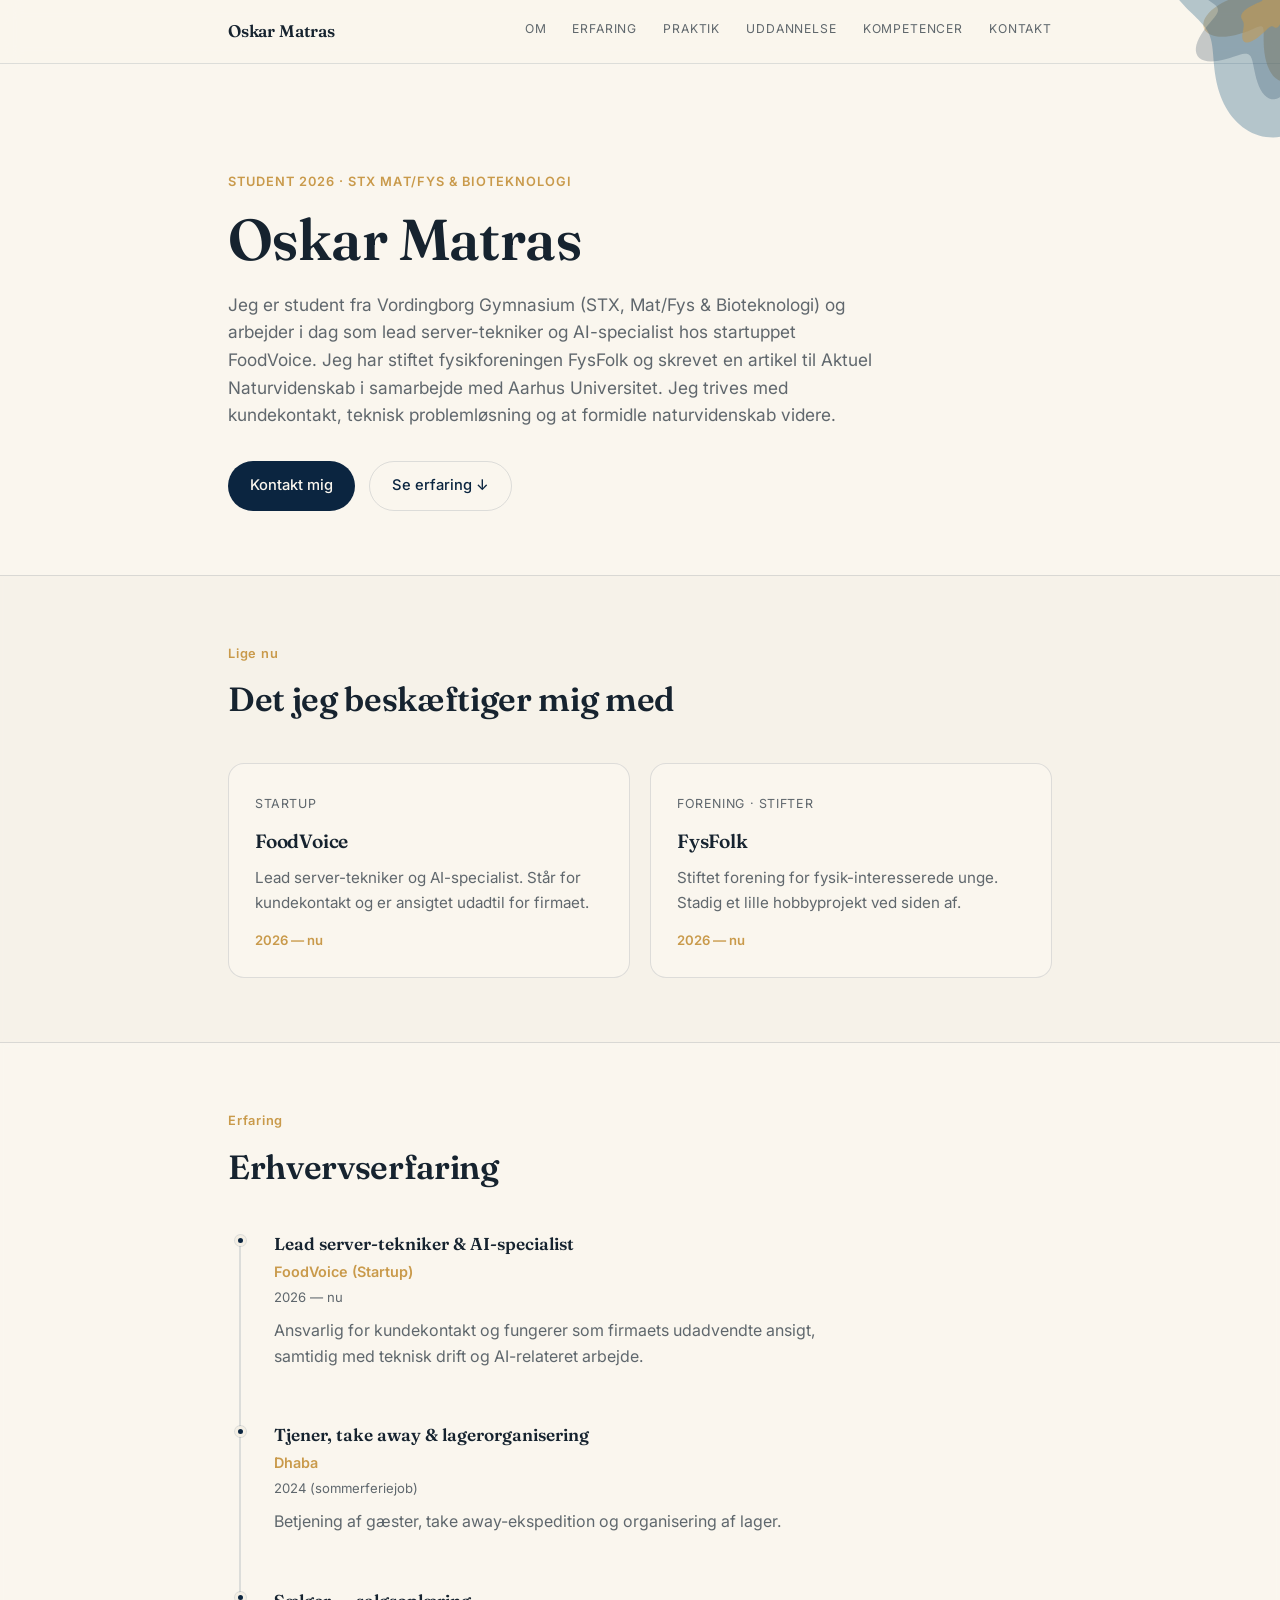
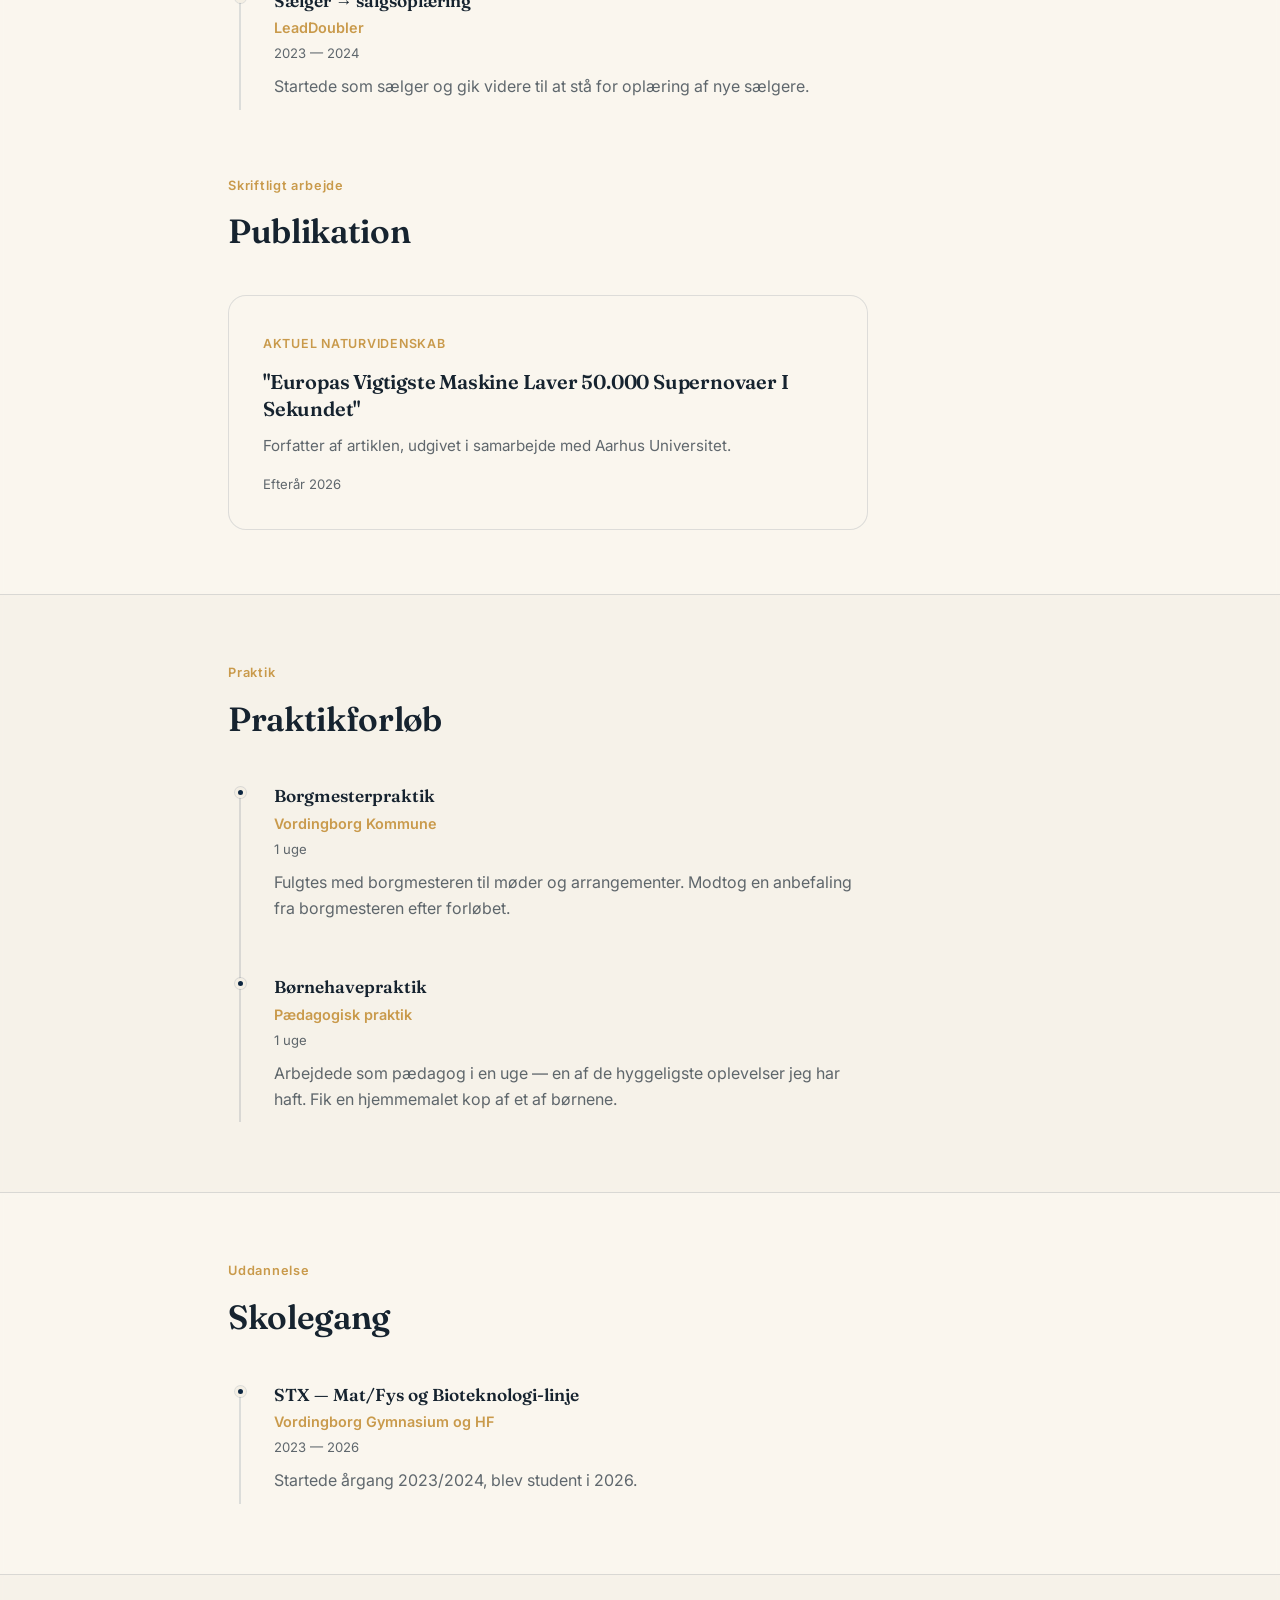
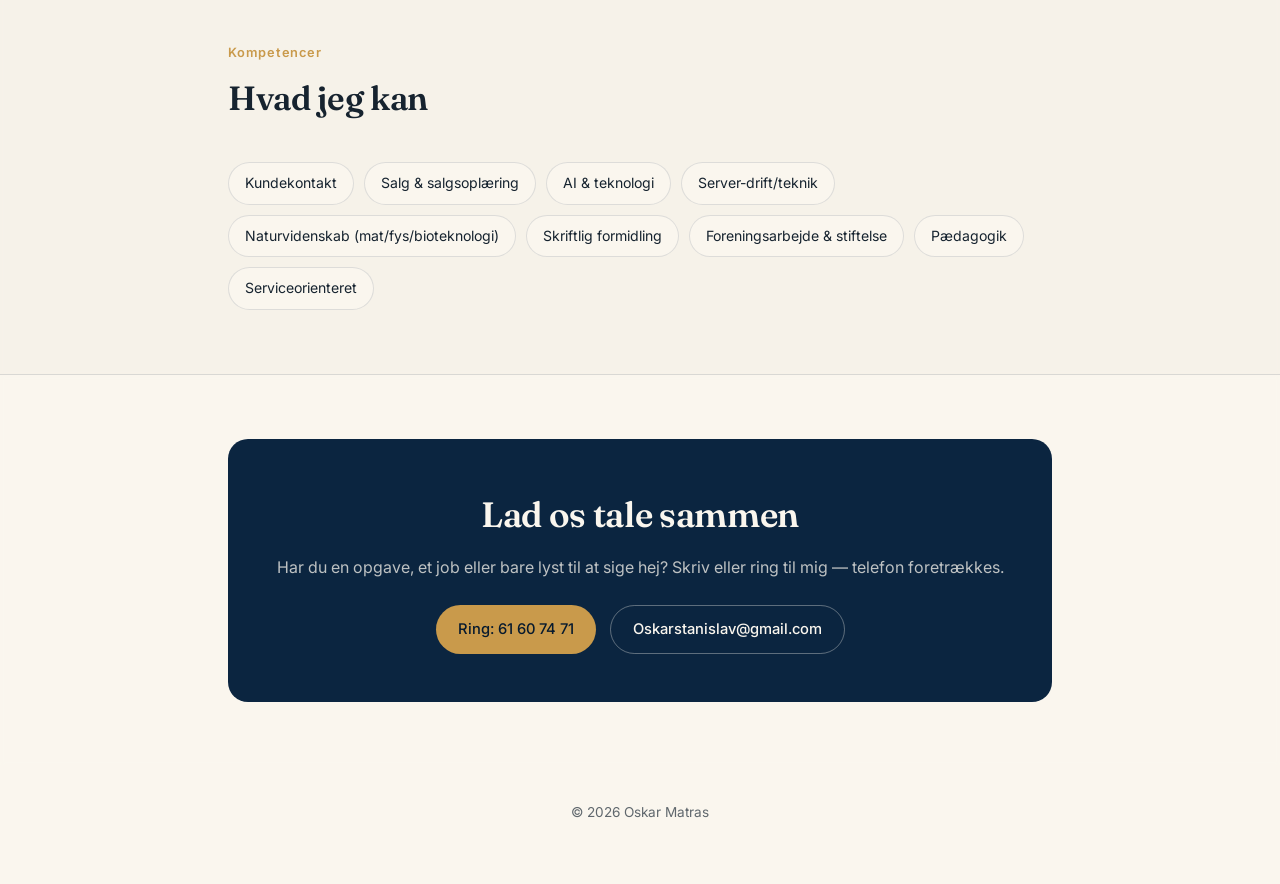
==== index.html @ c0dae5ec "Update z-index, N variable, and scale calculation Increased z-index for corner flower and adjusted v" ====
<!DOCTYPE html>
<html lang="da">
<head>
<meta charset="UTF-8">
<meta name="viewport" content="width=device-width, initial-scale=1.0">
<title>Oskar Matras — CV</title>
<meta name="description" content="Oskar Matras — CV og profil.">

<link rel="preconnect" href="https://fonts.googleapis.com">
<link rel="preconnect" href="https://fonts.gstatic.com" crossorigin>
<link href="https://fonts.googleapis.com/css2?family=Fraunces:opsz,wght@9..144,400;9..144,500;9..144,600&family=Inter:wght@300;400;500;600;700&display=swap" rel="stylesheet">

<style>
  :root{
    --navy: #0b2540;
    --navy-deep: #071a2e;
    --teal: #14547a;
    --foam: #f4efe4;
    --cream: #faf6ee;
    --gold: #c99a4b;
    --ink: #16232f;
    --ink-soft: rgba(22,35,47,0.68);
    --line: rgba(11,37,64,0.12);
    --maxw: 880px;
  }

  *{box-sizing:border-box;}
  html{scroll-behavior:smooth;}
  body{
    margin:0;
    background:var(--cream);
    color:var(--ink);
    font-family:'Inter', system-ui, sans-serif;
    font-weight:400;
    line-height:1.6;
    -webkit-font-smoothing:antialiased;
    overflow-x:hidden;
  }
  h1,h2,h3{
    font-family:'Fraunces', Georgia, serif;
    font-weight:600;
    letter-spacing:-0.01em;
    margin:0;
  }
  a{color:inherit;}
  section{position:relative; z-index:2;}
  .wrap{max-width:var(--maxw); margin:0 auto; padding:0 28px;}

  /* ---------------- Header / nav ---------------- */
  header.site{
    position:sticky; top:0; z-index:50;
    backdrop-filter:blur(10px);
    background:rgba(250,246,238,0.78);
    border-bottom:1px solid var(--line);
  }
  header.site .wrap{
    display:flex; align-items:center; justify-content:space-between;
    padding:18px 28px;
  }
  .brand{font-family:'Fraunces', serif; font-weight:600; font-size:1.05rem; text-decoration:none; letter-spacing:-0.01em;}
  nav.main{display:flex; gap:26px;}
  nav.main a{
    position:relative;
    text-decoration:none;
    font-size:0.76rem;
    letter-spacing:0.07em;
    text-transform:uppercase;
    color:var(--ink-soft);
    padding-bottom:5px;
    transition:color .25s ease;
    white-space:nowrap;
  }
  nav.main a::after{
    content:'';
    position:absolute; left:0; right:0; bottom:0;
    height:1px; background:var(--navy);
    transform:scaleX(0); transform-origin:right;
    transition:transform .3s ease;
  }
  nav.main a:hover{color:var(--navy);}
  nav.main a:hover::after{transform-origin:left; transform:scaleX(1);}

  /* ---------------- Hero ---------------- */
  .hero{
    padding:104px 0 64px;
    overflow:hidden;
  }
  .hero .eyebrow{
    display:inline-block;
    font-size:0.8rem; letter-spacing:0.08em; text-transform:uppercase;
    color:var(--gold); font-weight:600; margin-bottom:18px;
  }
  .hero h1{font-size:clamp(2.4rem, 5vw, 3.6rem); line-height:1.05;}
  .hero p.lead{
    max-width:60ch; margin-top:20px; font-size:1.08rem; color:var(--ink-soft);
  }
  .hero .cta-row{display:flex; gap:14px; margin-top:32px; flex-wrap:wrap;}
  .btn{
    display:inline-flex; align-items:center; gap:8px;
    padding:12px 22px; border-radius:100px; text-decoration:none;
    font-size:0.92rem; font-weight:500; transition:transform .2s ease, box-shadow .2s ease;
  }
  .btn.primary{background:var(--navy); color:var(--cream);}
  .btn.primary:hover{transform:translateY(-2px); box-shadow:0 10px 24px rgba(11,37,64,0.25);}
  .btn.ghost{border:1px solid var(--line); color:var(--navy);}
  .btn.ghost:hover{border-color:var(--navy);}

  /* ---------------- Ambient boids background ----------------
     A full-viewport, fixed canvas runs a small flocking simulation behind
     everything, all the time — so no matter how far down the page you've
     scrolled, something is quietly moving back there. Content sections sit
     above it with a translucent, blurred background so text stays legible
     while the motion still reads through faintly. */
  #boids-bg{
    position:fixed;
    inset:0;
    z-index:0;
    pointer-events:none;
    background:var(--cream);
  }
  @media (prefers-reduced-motion: reduce){
    #boids-bg{ opacity:0.5; }
  }

  /* ---------------- Corner flower ----------------
     A small ornament built entirely from layered sine waves, fixed with its
     own center pinned exactly to the top-right corner of the viewport, so
     only a quarter of it ever shows — spinning there permanently, through
     every section, at every scroll position. */
  #corner-flower{
    position:fixed;
    top:0; right:0;
    width:300px; height:300px;
    transform:translate(50%, -50%);
    z-index:60;
    pointer-events:none;
  }
  @media (max-width: 700px){
    #corner-flower{ width:190px; height:190px; }
  }
  @media (prefers-reduced-motion: reduce){
    #corner-flower{ opacity:0.7; }
  }

  /* ---------------- Section headings ---------------- */
  .section-head{margin-bottom:36px;}
  .section-head .num{
    font-size:0.8rem; color:var(--gold); font-weight:600; letter-spacing:0.06em;
  }
  .section-head h2{font-size:clamp(1.6rem, 3vw, 2.1rem); margin-top:8px;}
  /* Content sections sit above the boids canvas on a light, barely-there
     tint — just enough to keep text contrast solid, while the flock still
     reads clearly through every section, not just the hero. */
  section.block{
    padding:64px 0;
    background:rgba(250,246,238,0.38);
    backdrop-filter:blur(2px);
    -webkit-backdrop-filter:blur(2px);
  }
  section.block.alt{
    background:rgba(241,237,226,0.42);
    backdrop-filter:blur(2px);
    -webkit-backdrop-filter:blur(2px);
    border-top:1px solid var(--line);
    border-bottom:1px solid var(--line);
  }

  /* ---------------- Cards: a living gradient border + magnetic tilt/deform on hover ---------------- */
  .cards{display:grid; grid-template-columns:repeat(auto-fit, minmax(260px,1fr)); gap:20px;}
  .card{
    position:relative;
    background:var(--cream);
    border:1px solid var(--line);
    border-radius:16px;
    padding:26px;
    overflow:hidden;
    transform:perspective(900px);
    transition:transform .15s ease-out, box-shadow .3s ease, border-radius .35s ease;
    will-change:transform;
  }
  .card::before{
    content:'';
    position:absolute; inset:0;
    border-radius:inherit;
    padding:2.5px;
    background:radial-gradient(320px circle at var(--mx,50%) var(--my,50%), var(--gold) 0%, rgba(201,154,75,0.55) 38%, rgba(201,154,75,0) 74%);
    -webkit-mask:linear-gradient(#fff 0 0) content-box, linear-gradient(#fff 0 0);
    -webkit-mask-composite:xor;
            mask-composite:exclude;
    opacity:0;
    transition:opacity .35s ease;
    pointer-events:none;
  }
  .card:hover{box-shadow:0 26px 50px rgba(11,37,64,0.18), 0 0 50px rgba(201,154,75,0.4);}
  .card:hover::before{opacity:1;}
  .card .tag{font-size:0.78rem; color:var(--ink-soft); text-transform:uppercase; letter-spacing:0.05em;}
  .card h3{font-size:1.2rem; margin-top:10px;}
  .card p{color:var(--ink-soft); font-size:0.95rem; margin-top:10px;}
  .card .period{margin-top:14px; font-size:0.82rem; color:var(--gold); font-weight:600;}

  /* Feature card (publication) reuses the same living-border + deform treatment */
  .feature-card{
    position:relative;
    background:var(--cream);
    border:1px solid var(--line);
    border-radius:18px;
    padding:34px;
    overflow:hidden;
    max-width:640px;
    transform:perspective(900px);
    transition:transform .15s ease-out, box-shadow .3s ease, border-radius .35s ease;
    will-change:transform;
  }
  .feature-card::before{
    content:'';
    position:absolute; inset:0;
    border-radius:inherit;
    padding:2.5px;
    background:radial-gradient(360px circle at var(--mx,50%) var(--my,50%), var(--gold) 0%, rgba(201,154,75,0.55) 38%, rgba(201,154,75,0) 74%);
    -webkit-mask:linear-gradient(#fff 0 0) content-box, linear-gradient(#fff 0 0);
    -webkit-mask-composite:xor;
            mask-composite:exclude;
    opacity:0;
    transition:opacity .35s ease;
    pointer-events:none;
  }
  .feature-card:hover{box-shadow:0 26px 50px rgba(11,37,64,0.18), 0 0 56px rgba(201,154,75,0.4);}
  .feature-card:hover::before{opacity:1;}
  .feature-card .tag{font-size:0.78rem; color:var(--gold); text-transform:uppercase; letter-spacing:0.06em; font-weight:600;}
  .feature-card h3{font-size:1.25rem; margin-top:12px; line-height:1.35;}
  .feature-card p{color:var(--ink-soft); font-size:0.95rem; margin-top:12px;}
  .feature-card .period{margin-top:16px; font-size:0.82rem; color:var(--ink-soft);}

  /* ---------------- Timeline (grid based, so dot/line/content always align) ---------------- */
  .timeline{position:relative;}
  .timeline::before{
    content:'';
    position:absolute; left:11px; top:6px; bottom:6px;
    width:2px; background:var(--line);
  }
  .titem{
    position:relative;
    display:grid;
    grid-template-columns:24px 1fr;
    column-gap:22px;
    padding-bottom:36px;
  }
  .titem:last-child{padding-bottom:0;}
  .titem .dot{
    grid-column:1; grid-row:1;
    width:11px; height:11px; border-radius:50%;
    background:var(--navy); border:3px solid var(--foam);
    box-shadow:0 0 0 1px var(--line);
    margin-top:5px;
    justify-self:center;
    position:relative; z-index:1;
  }
  .titem .content{grid-column:2; min-width:0;}
  .titem .role{font-size:1.08rem; font-weight:600; font-family:'Fraunces',serif;}
  .titem .org{color:var(--gold); font-weight:600; font-size:0.9rem; margin-top:2px;}
  .titem .period{font-size:0.82rem; color:var(--ink-soft); margin-top:4px;}
  .titem p{margin-top:10px; color:var(--ink-soft); max-width:58ch;}

  /* ---------------- Skills ---------------- */
  .chips{display:flex; flex-wrap:wrap; gap:10px; margin-top:8px;}
  .chip{
    padding:9px 16px; border-radius:100px; border:1px solid var(--line);
    font-size:0.88rem; background:var(--cream);
  }

  /* ---------------- Contact — same living-border + magnetic tilt/deform as the cards ---------------- */
  .contact-box{
    position:relative;
    background:var(--navy); color:var(--cream);
    border-radius:20px; padding:48px; text-align:center;
    overflow:hidden;
    transform:perspective(900px);
    transition:transform .15s ease-out, box-shadow .3s ease, border-radius .35s ease;
    will-change:transform;
  }
  .contact-box::before{
    content:'';
    position:absolute; inset:0;
    border-radius:inherit;
    padding:2.5px;
    background:radial-gradient(420px circle at var(--mx,50%) var(--my,50%), var(--gold) 0%, rgba(201,154,75,0.6) 38%, rgba(201,154,75,0) 74%);
    -webkit-mask:linear-gradient(#fff 0 0) content-box, linear-gradient(#fff 0 0);
    -webkit-mask-composite:xor;
            mask-composite:exclude;
    opacity:0;
    transition:opacity .35s ease;
    pointer-events:none;
  }
  .contact-box:hover{box-shadow:0 30px 60px rgba(7,26,46,0.4), 0 0 60px rgba(201,154,75,0.4);}
  .contact-box:hover::before{opacity:1;}
  .contact-box h2{color:var(--cream); font-size:clamp(1.6rem,3vw,2.2rem);}
  .contact-box p{color:rgba(250,246,238,0.75); margin-top:12px;}
  .contact-box .cta-row{display:flex; gap:14px; justify-content:center; flex-wrap:wrap; margin-top:24px;}
  .contact-box .btn.primary{background:var(--gold); color:var(--navy-deep);}
  .contact-box .btn.ghost{border-color:rgba(250,246,238,0.35); color:var(--cream);}
  .contact-box .btn.ghost:hover{border-color:var(--cream);}

  footer{
    position:relative; z-index:2;
    padding:36px 0 60px; text-align:center;
    font-size:0.85rem; color:var(--ink-soft);
  }

  /* ---------------- Print / PDF ---------------- */
  @media print{
    #boids-bg, #corner-flower, header.site{display:none !important;}
    body{background:#fff;}
    section.block, section.block.alt{background:none; backdrop-filter:none; border:none;}
    .hero{padding-top:20px;}
    footer{color:var(--ink-soft);}
  }
</style>
</head>
<body>

<!-- Fixed, full-page ambient boids animation — always moving, everywhere on the page -->
<canvas id="boids-bg" aria-hidden="true"></canvas>
<canvas id="corner-flower" aria-hidden="true"></canvas>

<header class="site">
  <div class="wrap">
    <a class="brand" href="#top">Oskar Matras</a>
    <nav class="main">
      <a href="#om">Om</a>
      <a href="#erfaring">Erfaring</a>
      <a href="#praktik">Praktik</a>
      <a href="#uddannelse">Uddannelse</a>
      <a href="#kompetencer">Kompetencer</a>
      <a href="#kontakt">Kontakt</a>
    </nav>
  </div>
</header>

<main id="top">

  <!-- HERO -->
  <section class="hero">
    <div class="wrap">
      <span class="eyebrow">Student 2026 · STX Mat/Fys &amp; Bioteknologi</span>
      <h1>Oskar Matras</h1>
      <p class="lead">
        Jeg er student fra Vordingborg Gymnasium (STX, Mat/Fys &amp; Bioteknologi) og arbejder i dag som
        lead server-tekniker og AI-specialist hos startuppet FoodVoice. Jeg har stiftet fysikforeningen
        FysFolk og skrevet en artikel til Aktuel Naturvidenskab i samarbejde med Aarhus Universitet.
        Jeg trives med kundekontakt, teknisk problemløsning og at formidle naturvidenskab videre.
      </p>
      <div class="cta-row">
        <a class="btn primary" href="#kontakt">Kontakt mig</a>
        <a class="btn ghost" href="#erfaring">Se erfaring ↓</a>
      </div>
    </div>
  </section>

  <!-- AKTUELT -->
  <section class="block alt" id="om">
    <div class="wrap">
      <div class="section-head">
        <span class="num">Lige nu</span>
        <h2>Det jeg beskæftiger mig med</h2>
      </div>
      <div class="cards">
        <div class="card">
          <span class="tag">Startup</span>
          <h3>FoodVoice</h3>
          <p>Lead server-tekniker og AI-specialist. Står for kundekontakt og er ansigtet udadtil for firmaet.</p>
          <div class="period">2026 — nu</div>
        </div>
        <div class="card">
          <span class="tag">Forening · Stifter</span>
          <h3>FysFolk</h3>
          <p>Stiftet forening for fysik-interesserede unge. Stadig et lille hobbyprojekt ved siden af.</p>
          <div class="period">2026 — nu</div>
        </div>
      </div>
    </div>
  </section>

  <!-- ERFARING -->
  <section class="block" id="erfaring">
    <div class="wrap">
      <div class="section-head">
        <span class="num">Erfaring</span>
        <h2>Erhvervserfaring</h2>
      </div>
      <div class="timeline">
        <div class="titem">
          <div class="dot"></div>
          <div class="content">
            <div class="role">Lead server-tekniker &amp; AI-specialist</div>
            <div class="org">FoodVoice (Startup)</div>
            <div class="period">2026 — nu</div>
            <p>Ansvarlig for kundekontakt og fungerer som firmaets udadvendte ansigt, samtidig med teknisk drift og AI-relateret arbejde.</p>
          </div>
        </div>
        <div class="titem">
          <div class="dot"></div>
          <div class="content">
            <div class="role">Tjener, take away &amp; lagerorganisering</div>
            <div class="org">Dhaba</div>
            <div class="period">2024 (sommerferiejob)</div>
            <p>Betjening af gæster, take away-ekspedition og organisering af lager.</p>
          </div>
        </div>
        <div class="titem">
          <div class="dot"></div>
          <div class="content">
            <div class="role">Sælger → salgsoplæring</div>
            <div class="org">LeadDoubler</div>
            <div class="period">2023 — 2024</div>
            <p>Startede som sælger og gik videre til at stå for oplæring af nye sælgere.</p>
          </div>
        </div>
      </div>

      <div class="section-head" style="margin-top:56px;">
        <span class="num">Skriftligt arbejde</span>
        <h2>Publikation</h2>
      </div>
      <div class="feature-card">
        <span class="tag">Aktuel Naturvidenskab</span>
        <h3>"Europas Vigtigste Maskine Laver 50.000 Supernovaer I Sekundet"</h3>
        <p>Forfatter af artiklen, udgivet i samarbejde med Aarhus Universitet.</p>
        <div class="period">Efterår 2026</div>
      </div>
    </div>
  </section>

  <!-- PRAKTIK -->
  <section class="block alt" id="praktik">
    <div class="wrap">
      <div class="section-head">
        <span class="num">Praktik</span>
        <h2>Praktikforløb</h2>
      </div>
      <div class="timeline">
        <div class="titem">
          <div class="dot"></div>
          <div class="content">
            <div class="role">Borgmesterpraktik</div>
            <div class="org">Vordingborg Kommune</div>
            <div class="period">1 uge</div>
            <p>Fulgtes med borgmesteren til møder og arrangementer. Modtog en anbefaling fra borgmesteren efter forløbet.</p>
          </div>
        </div>
        <div class="titem">
          <div class="dot"></div>
          <div class="content">
            <div class="role">Børnehavepraktik</div>
            <div class="org">Pædagogisk praktik</div>
            <div class="period">1 uge</div>
            <p>Arbejdede som pædagog i en uge — en af de hyggeligste oplevelser jeg har haft. Fik en hjemmemalet kop af et af børnene.</p>
          </div>
        </div>
      </div>
    </div>
  </section>

  <!-- UDDANNELSE -->
  <section class="block" id="uddannelse">
    <div class="wrap">
      <div class="section-head">
        <span class="num">Uddannelse</span>
        <h2>Skolegang</h2>
      </div>
      <div class="timeline">
        <div class="titem">
          <div class="dot"></div>
          <div class="content">
            <div class="role">STX — Mat/Fys og Bioteknologi-linje</div>
            <div class="org">Vordingborg Gymnasium og HF</div>
            <div class="period">2023 — 2026</div>
            <p>Startede årgang 2023/2024, blev student i 2026.</p>
          </div>
        </div>
      </div>
    </div>
  </section>

  <!-- KOMPETENCER -->
  <section class="block alt" id="kompetencer">
    <div class="wrap">
      <div class="section-head">
        <span class="num">Kompetencer</span>
        <h2>Hvad jeg kan</h2>
      </div>
      <div class="chips">
        <span class="chip">Kundekontakt</span>
        <span class="chip">Salg &amp; salgsoplæring</span>
        <span class="chip">AI &amp; teknologi</span>
        <span class="chip">Server-drift/teknik</span>
        <span class="chip">Naturvidenskab (mat/fys/bioteknologi)</span>
        <span class="chip">Skriftlig formidling</span>
        <span class="chip">Foreningsarbejde &amp; stiftelse</span>
        <span class="chip">Pædagogik</span>
        <span class="chip">Serviceorienteret</span>
      </div>
    </div>
  </section>

  <!-- KONTAKT -->
  <section class="block" id="kontakt">
    <div class="wrap">
      <div class="contact-box">
        <h2>Lad os tale sammen</h2>
        <p>Har du en opgave, et job eller bare lyst til at sige hej? Skriv eller ring til mig — telefon foretrækkes.</p>
        <div class="cta-row">
          <a class="btn primary" href="tel:+4561607471">Ring: 61 60 74 71</a>
          <a class="btn ghost" href="mailto:Oskarstanislav@gmail.com">Oskarstanislav@gmail.com</a>
        </div>
      </div>
    </div>
  </section>

</main>

<footer>
  <div class="wrap">
    © <span id="year"></span> Oskar Matras
  </div>
</footer>

<script>
  document.getElementById('year').textContent = new Date().getFullYear();

  // Living gradient border + magnetic tilt/deform: track cursor position per
  // card, tilt the card toward the cursor in 3D, and skew each corner's
  // border-radius toward the cursor so the box itself feels like it's
  // warping, not just glowing.
  document.querySelectorAll('.card, .feature-card, .contact-box').forEach(function(el){
    var isFeature = el.classList.contains('feature-card');
    var isContact = el.classList.contains('contact-box');
    var base = isContact ? 20 : (isFeature ? 18 : 16);
    // The contact box is much larger than a card, so it gets a gentler
    // tilt/deform intensity — enough to feel alive without looking odd.
    var tiltAmp = isContact ? 8 : 18;
    var deformAmp = isContact ? 30 : 26;
    var lift = isContact ? -4 : -8;
    var scale = isContact ? 1.012 : 1.035;

    el.addEventListener('mousemove', function(e){
      var r = el.getBoundingClientRect();
      var px = e.clientX - r.left, py = e.clientY - r.top;
      var relX = Math.min(1, Math.max(0, px / r.width));
      var relY = Math.min(1, Math.max(0, py / r.height));

      el.style.setProperty('--mx', px + 'px');
      el.style.setProperty('--my', py + 'px');

      var rx = (0.5 - relY) * tiltAmp;
      var ry = (relX - 0.5) * tiltAmp;
      el.style.transform =
        'perspective(900px) rotateX(' + rx.toFixed(2) + 'deg) rotateY(' + ry.toFixed(2) + 'deg) ' +
        'translateY(' + lift + 'px) scale(' + scale + ')';

      var tl = base + (1 - relX) * (1 - relY) * deformAmp;
      var tr = base + relX * (1 - relY) * deformAmp;
      var br = base + relX * relY * deformAmp;
      var bl = base + (1 - relX) * relY * deformAmp;
      el.style.borderRadius =
        tl.toFixed(1) + 'px ' + tr.toFixed(1) + 'px ' + br.toFixed(1) + 'px ' + bl.toFixed(1) + 'px';
    });
    el.addEventListener('mouseleave', function(){
      el.style.transform = 'perspective(900px)';
      el.style.borderRadius = '';
    });
  });

  // Ambient boids: a small flock drifts across a fixed, full-viewport canvas
  // behind the whole page, all the time — independent of scroll position —
  // using a standard alignment/cohesion/separation flocking model.
  (function(){
    var canvas = document.getElementById('boids-bg');
    if(!canvas) return;
    var ctx = canvas.getContext('2d');
    var reduce = window.matchMedia('(prefers-reduced-motion: reduce)').matches;
    var W, H, DPR;

    function resize(){
      DPR = Math.min(window.devicePixelRatio || 1, 2);
      W = window.innerWidth; H = window.innerHeight;
      canvas.width = Math.round(W * DPR);
      canvas.height = Math.round(H * DPR);
      canvas.style.width = W + 'px';
      canvas.style.height = H + 'px';
      ctx.setTransform(DPR, 0, 0, DPR, 0, 0);
    }
    resize();
    window.addEventListener('resize', resize);

    var PALETTE = ['#0b2540', '#14547a', '#c99a4b'];
    var COUNT = Math.max(24, Math.min(60, Math.round((window.innerWidth * window.innerHeight) / 26000)));
    var boids = [];
    for(var i = 0; i < COUNT; i++){
      var angle0 = Math.random() * Math.PI * 2;
      boids.push({
        x: Math.random() * W,
        y: Math.random() * H,
        vx: Math.cos(angle0) * 0.4,
        vy: Math.sin(angle0) * 0.4,
        color: PALETTE[i % PALETTE.length]
      });
    }

    var PERCEPTION = 95, SEPARATION = 30, MAX_SPEED = 0.85;
    var ALIGN_W = 0.02, COHESION_W = 0.0007, SEPARATION_W = 0.045;

    function step(){
      for(var i = 0; i < boids.length; i++){
        var b = boids[i];
        var ax = 0, ay = 0, cx = 0, cy = 0, sx = 0, sy = 0, nA = 0, nC = 0;
        for(var j = 0; j < boids.length; j++){
          if(i === j) continue;
          var o = boids[j];
          var dx = o.x - b.x, dy = o.y - b.y;
          var d = Math.sqrt(dx * dx + dy * dy);
          if(d < PERCEPTION){
            ax += o.vx; ay += o.vy; nA++;
            cx += o.x; cy += o.y; nC++;
            if(d < SEPARATION && d > 0.0001){ sx -= dx / d; sy -= dy / d; }
          }
        }
        if(nA > 0){ ax /= nA; ay /= nA; }
        if(nC > 0){ cx = cx / nC - b.x; cy = cy / nC - b.y; }

        b.vx += ax * ALIGN_W + cx * COHESION_W + sx * SEPARATION_W;
        b.vy += ay * ALIGN_W + cy * COHESION_W + sy * SEPARATION_W;

        var speed = Math.sqrt(b.vx * b.vx + b.vy * b.vy);
        if(speed > MAX_SPEED){ b.vx = (b.vx / speed) * MAX_SPEED; b.vy = (b.vy / speed) * MAX_SPEED; }
        else if(speed < 0.15){ b.vx += (Math.random() - 0.5) * 0.05; b.vy += (Math.random() - 0.5) * 0.05; }

        b.x += b.vx; b.y += b.vy;
        if(b.x < -30) b.x = W + 30; if(b.x > W + 30) b.x = -30;
        if(b.y < -30) b.y = H + 30; if(b.y > H + 30) b.y = -30;
      }
    }

    function draw(){
      ctx.clearRect(0, 0, W, H);
      for(var i = 0; i < boids.length; i++){
        var b = boids[i];
        var angle = Math.atan2(b.vy, b.vx);
        ctx.save();
        ctx.translate(b.x, b.y);
        ctx.rotate(angle);
        ctx.globalAlpha = 0.24;
        ctx.fillStyle = b.color;
        ctx.beginPath();
        ctx.moveTo(6, 0);
        ctx.lineTo(-5, 3.4);
        ctx.lineTo(-5, -3.4);
        ctx.closePath();
        ctx.fill();
        ctx.restore();
      }
    }

    var running = !document.hidden;
    document.addEventListener('visibilitychange', function(){ running = !document.hidden; });

    if(reduce){
      draw();
      return;
    }
    function loop(){
      if(running){ step(); draw(); }
      requestAnimationFrame(loop);
    }
    requestAnimationFrame(loop);
  })();

  // Corner flower: a small ornament made purely of layered sine waves —
  // each "petal ring" is radius = base + amplitude*sin(k*angle + phase),
  // several of these stacked with translucent fills and independent
  // rotation speeds. The canvas is pinned via CSS so its own center sits
  // exactly on the viewport's top-right corner; it spins there forever.
  (function(){
    var canvas = document.getElementById('corner-flower');
    if(!canvas) return;
    var ctx = canvas.getContext('2d');
    var reduce = window.matchMedia('(prefers-reduced-motion: reduce)').matches;
    var W, H, DPR;

    function resize(){
      DPR = Math.min(window.devicePixelRatio || 1, 2);
      var rect = canvas.getBoundingClientRect();
      W = rect.width; H = rect.height;
      canvas.width = Math.round(W * DPR);
      canvas.height = Math.round(H * DPR);
      ctx.setTransform(DPR, 0, 0, DPR, 0, 0);
    }
    resize();
    window.addEventListener('resize', resize);

    var layers = [
      { baseR: 0.23, harmonics: [{k:5, amp:0.10}],                          color: 'rgba(201,154,75,0.4)',  speed: 0.12, rot: 0 },
      { baseR: 0.33, harmonics: [{k:7, amp:0.075}],                         color: 'rgba(11,37,64,0.22)',   speed: -0.16, rot: 0.5 },
      { baseR: 0.44, harmonics: [{k:3, amp:0.12}],                          color: 'rgba(20,84,122,0.3)',   speed: 0.09, rot: 1.2 },
      { baseR: 0.15, harmonics: [{k:4, amp:0.06},{k:11, amp:0.02}],         color: 'rgba(201,154,75,0.55)', speed: 0.22, rot: 2.1 }
    ];
    var N = 240;
    var t = 0;

    function drawLayer(layer, cx, cy, scale){
      var pts = [];
      for(var i = 0; i <= N; i++){
        var angle = (i / N) * Math.PI * 2;
        var r = layer.baseR;
        for(var h = 0; h < layer.harmonics.length; h++){
          var hh = layer.harmonics[h];
          r += hh.amp * Math.sin(hh.k * angle + t * layer.speed * 6.283);
        }
        r *= scale;
        var a = angle + layer.rot + t * layer.speed * 0.6;
        pts.push({ x: cx + Math.cos(a) * r, y: cy + Math.sin(a) * r });
      }
      ctx.beginPath();
      ctx.moveTo(pts[0].x, pts[0].y);
      for(var j = 1; j < pts.length; j++) ctx.lineTo(pts[j].x, pts[j].y);
      ctx.closePath();
      ctx.fillStyle = layer.color;
      ctx.fill();
    }

    function draw(){
      ctx.clearRect(0, 0, W, H);
      var cx = W / 2, cy = H / 2;
      // Leave headroom so the largest layer's base radius plus its harmonic
      // amplitude never reaches the canvas edge, or the shape gets clipped.
      var scale = Math.min(W, H) * 0.82;
      for(var i = 0; i < layers.length; i++) drawLayer(layers[i], cx, cy, scale);
    }

    var running = !document.hidden;
    document.addEventListener('visibilitychange', function(){ running = !document.hidden; });

    if(reduce){
      draw();
      return;
    }
    function loop(){
      if(running){ t += 0.016; draw(); }
      requestAnimationFrame(loop);
    }
    requestAnimationFrame(loop);
  })();
</script>

</body>
</html>
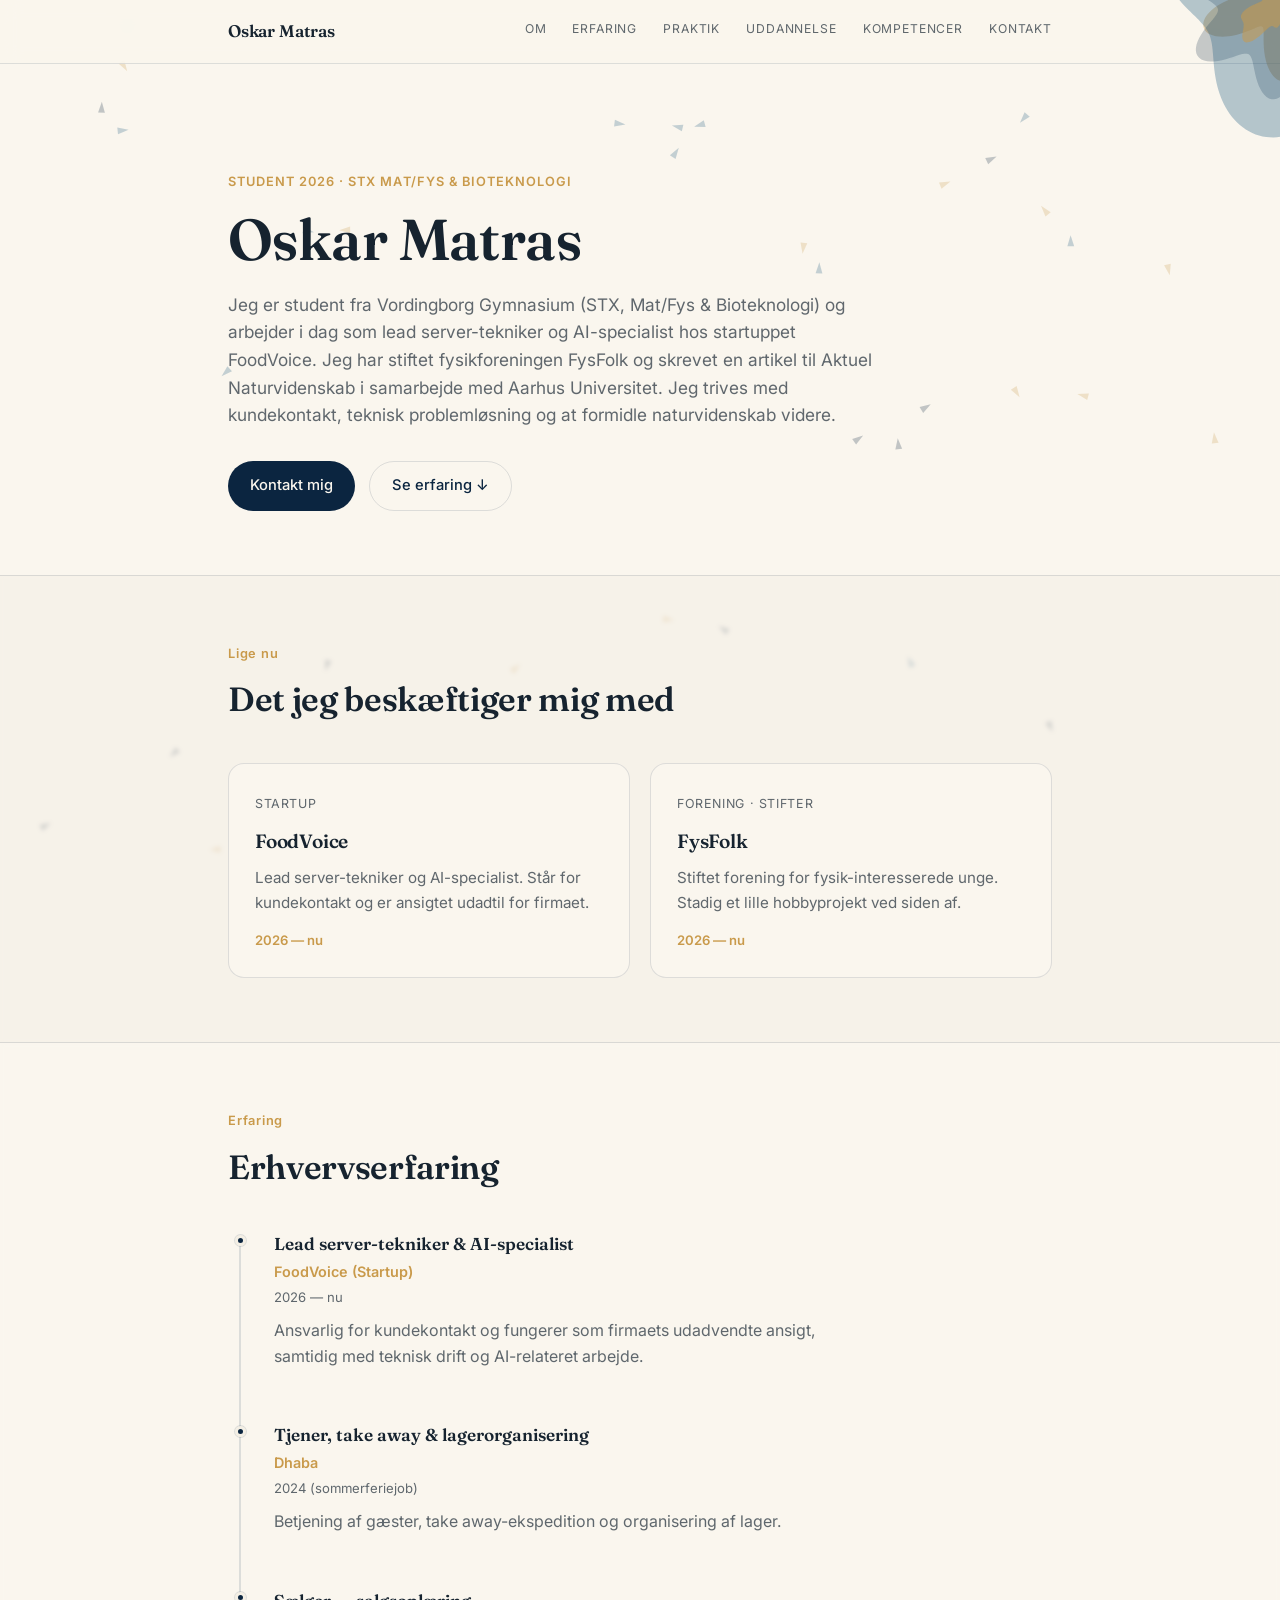
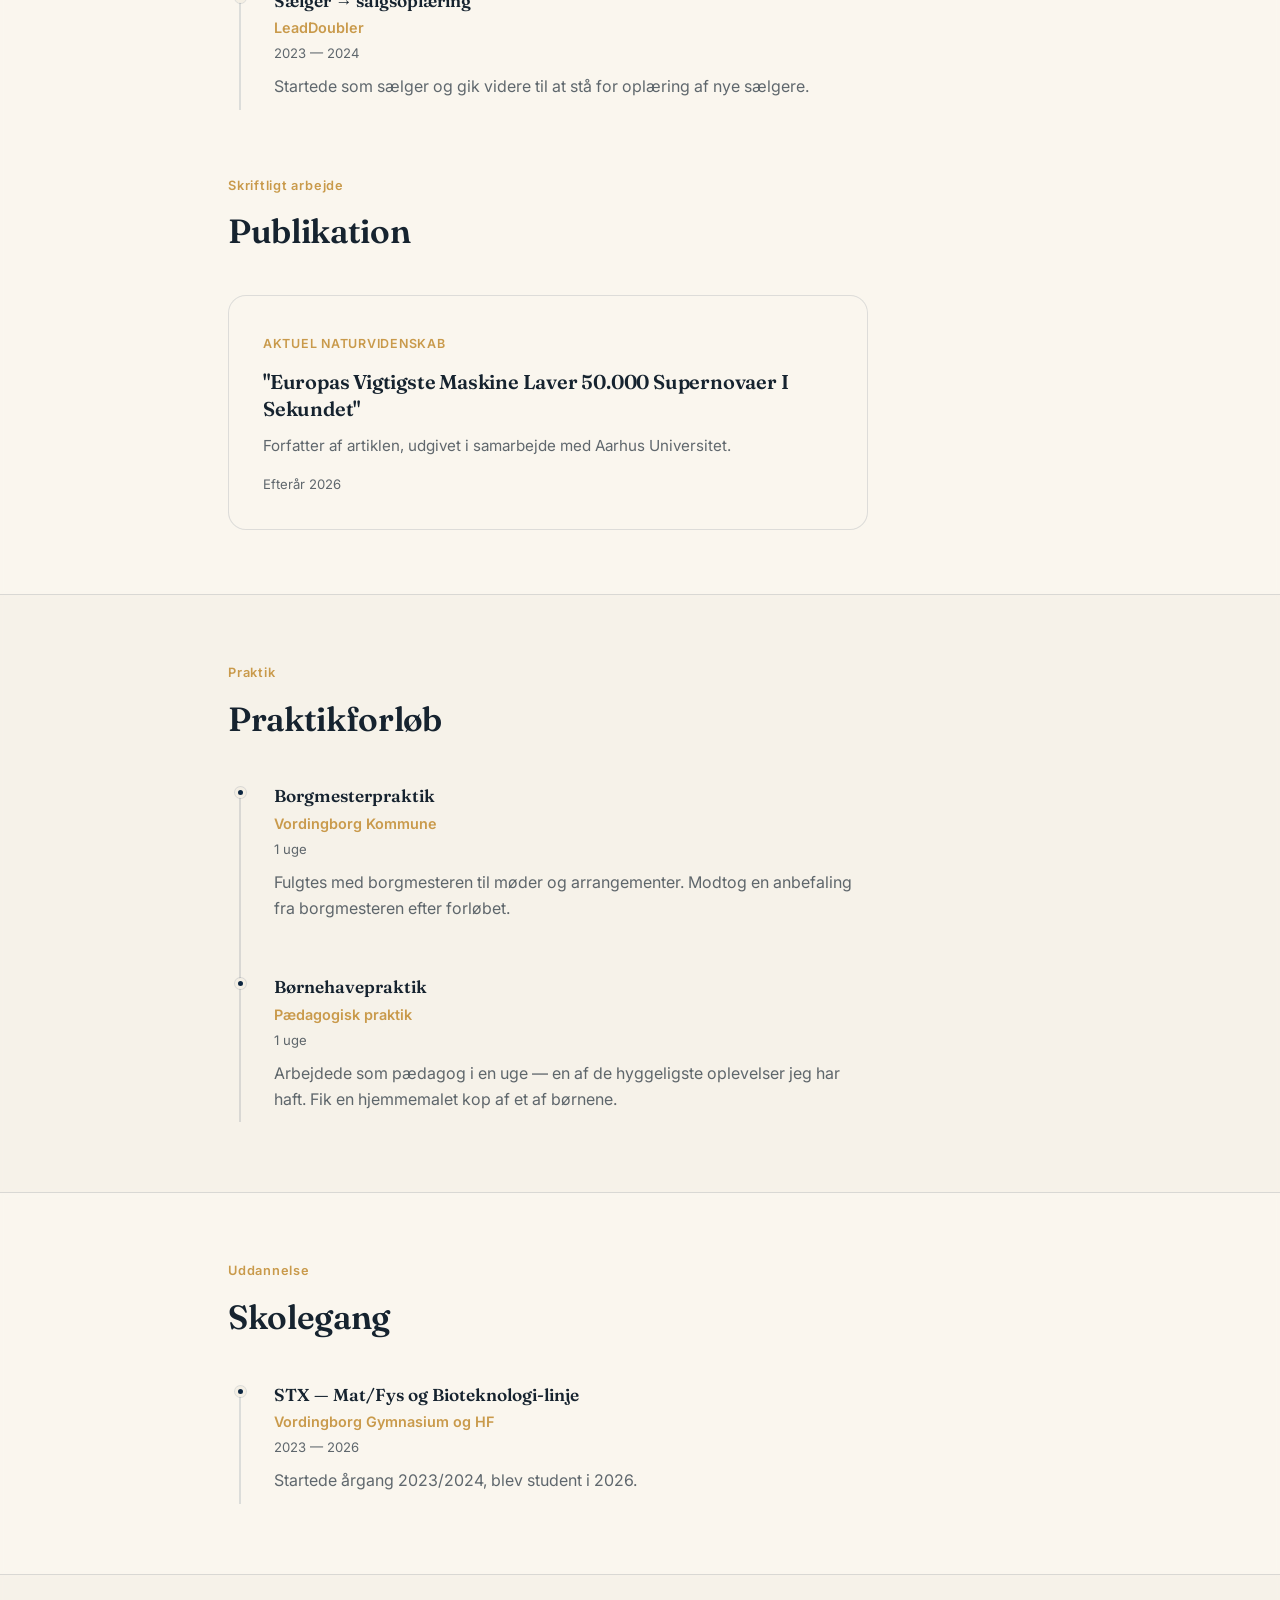
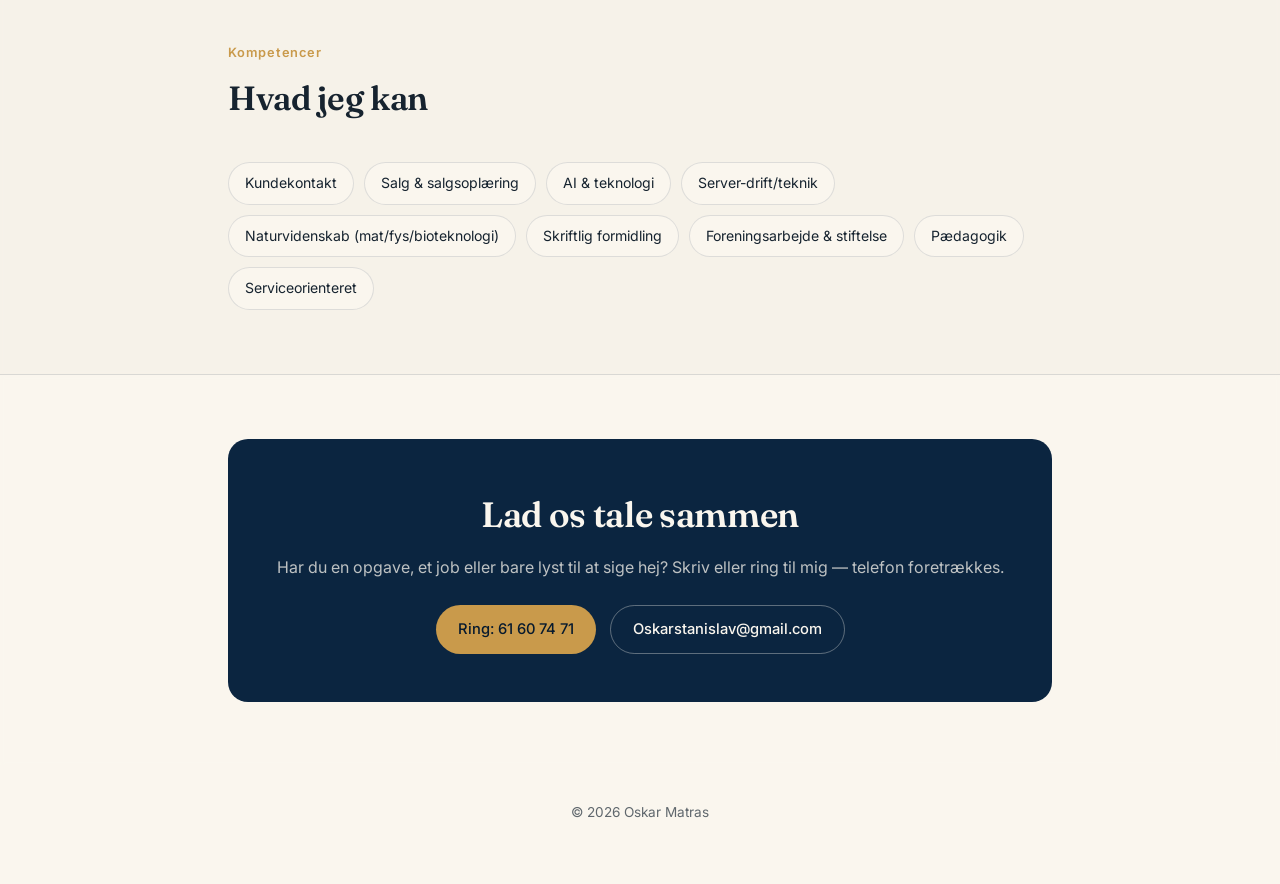
==== commit 326f4175: "Enhance layout and navigation styles in index.html Updated CSS styles for layout and navigation enha" ====
--- a/index.html
+++ b/index.html
@@ -25,7 +25,7 @@
   }
 
   *{box-sizing:border-box;}
-  html{scroll-behavior:smooth;}
+  html{scroll-behavior:smooth; overflow-x:hidden; width:100%;}
   body{
     margin:0;
     background:var(--cream);
@@ -35,6 +35,7 @@
     line-height:1.6;
     -webkit-font-smoothing:antialiased;
     overflow-x:hidden;
+    width:100%;
   }
   h1,h2,h3{
     font-family:'Fraunces', Georgia, serif;
@@ -56,9 +57,20 @@
   header.site .wrap{
     display:flex; align-items:center; justify-content:space-between;
     padding:18px 28px;
-  }
-  .brand{font-family:'Fraunces', serif; font-weight:600; font-size:1.05rem; text-decoration:none; letter-spacing:-0.01em;}
-  nav.main{display:flex; gap:26px;}
+    gap:16px;
+  }
+  .brand{font-family:'Fraunces', serif; font-weight:600; font-size:1.05rem; text-decoration:none; letter-spacing:-0.01em; flex-shrink:0;}
+  /* Nav scrolls horizontally within its own box instead of ever forcing the
+     page itself to grow wider than the viewport — the classic cause of
+     mobile browsers letting you pinch-zoom out into empty space. */
+  nav.main{
+    display:flex; gap:26px;
+    overflow-x:auto;
+    -webkit-overflow-scrolling:touch;
+    scrollbar-width:none;
+    min-width:0;
+  }
+  nav.main::-webkit-scrollbar{display:none;}
   nav.main a{
     position:relative;
     text-decoration:none;
@@ -69,6 +81,7 @@
     padding-bottom:5px;
     transition:color .25s ease;
     white-space:nowrap;
+    flex-shrink:0;
   }
   nav.main a::after{
     content:'';
@@ -79,6 +92,13 @@
   }
   nav.main a:hover{color:var(--navy);}
   nav.main a:hover::after{transform-origin:left; transform:scaleX(1);}
+
+  @media (max-width: 640px){
+    header.site .wrap{ padding:14px 18px; gap:12px; }
+    .brand{ font-size:0.95rem; }
+    nav.main{ gap:16px; }
+    nav.main a{ font-size:0.68rem; }
+  }
 
   /* ---------------- Hero ---------------- */
   .hero{
@@ -126,13 +146,22 @@
      A small ornament built entirely from layered sine waves, fixed with its
      own center pinned exactly to the top-right corner of the viewport, so
      only a quarter of it ever shows — spinning there permanently, through
-     every section, at every scroll position. */
+     every section, at every scroll position. The canvas itself pokes past
+     the right/top edge on purpose (that's how only a quarter shows); it
+     sits inside a viewport-sized, overflow:hidden clip box so that poking-out
+     part can never widen the page or push mobile pinch-zoom bounds out. */
+  #corner-flower-clip{
+    position:fixed;
+    inset:0;
+    overflow:hidden;
+    pointer-events:none;
+    z-index:60;
+  }
   #corner-flower{
-    position:fixed;
+    position:absolute;
     top:0; right:0;
     width:300px; height:300px;
     transform:translate(50%, -50%);
-    z-index:60;
     pointer-events:none;
   }
   @media (max-width: 700px){
@@ -308,7 +337,7 @@
 
   /* ---------------- Print / PDF ---------------- */
   @media print{
-    #boids-bg, #corner-flower, header.site{display:none !important;}
+    #boids-bg, #corner-flower-clip, header.site{display:none !important;}
     body{background:#fff;}
     section.block, section.block.alt{background:none; backdrop-filter:none; border:none;}
     .hero{padding-top:20px;}
@@ -320,7 +349,7 @@
 
 <!-- Fixed, full-page ambient boids animation — always moving, everywhere on the page -->
 <canvas id="boids-bg" aria-hidden="true"></canvas>
-<canvas id="corner-flower" aria-hidden="true"></canvas>
+<div id="corner-flower-clip"><canvas id="corner-flower" aria-hidden="true"></canvas></div>
 
 <header class="site">
   <div class="wrap">
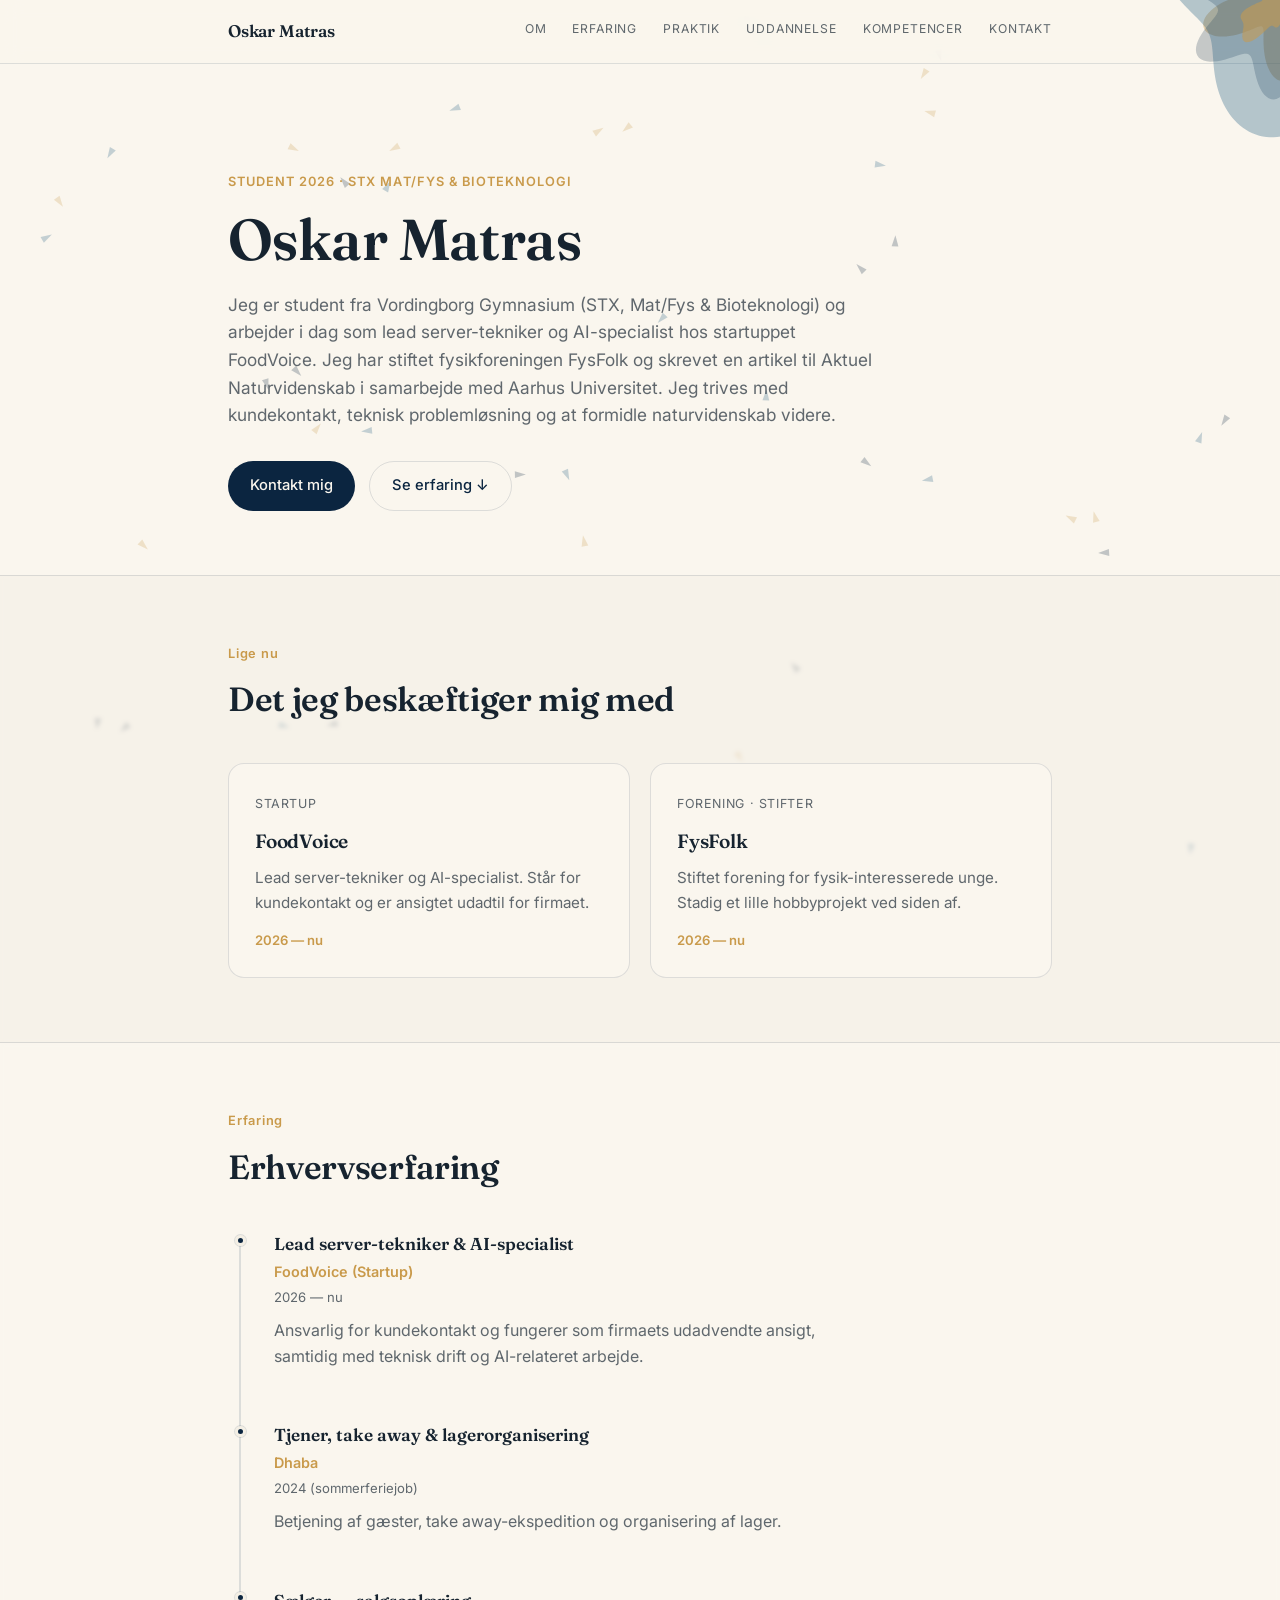
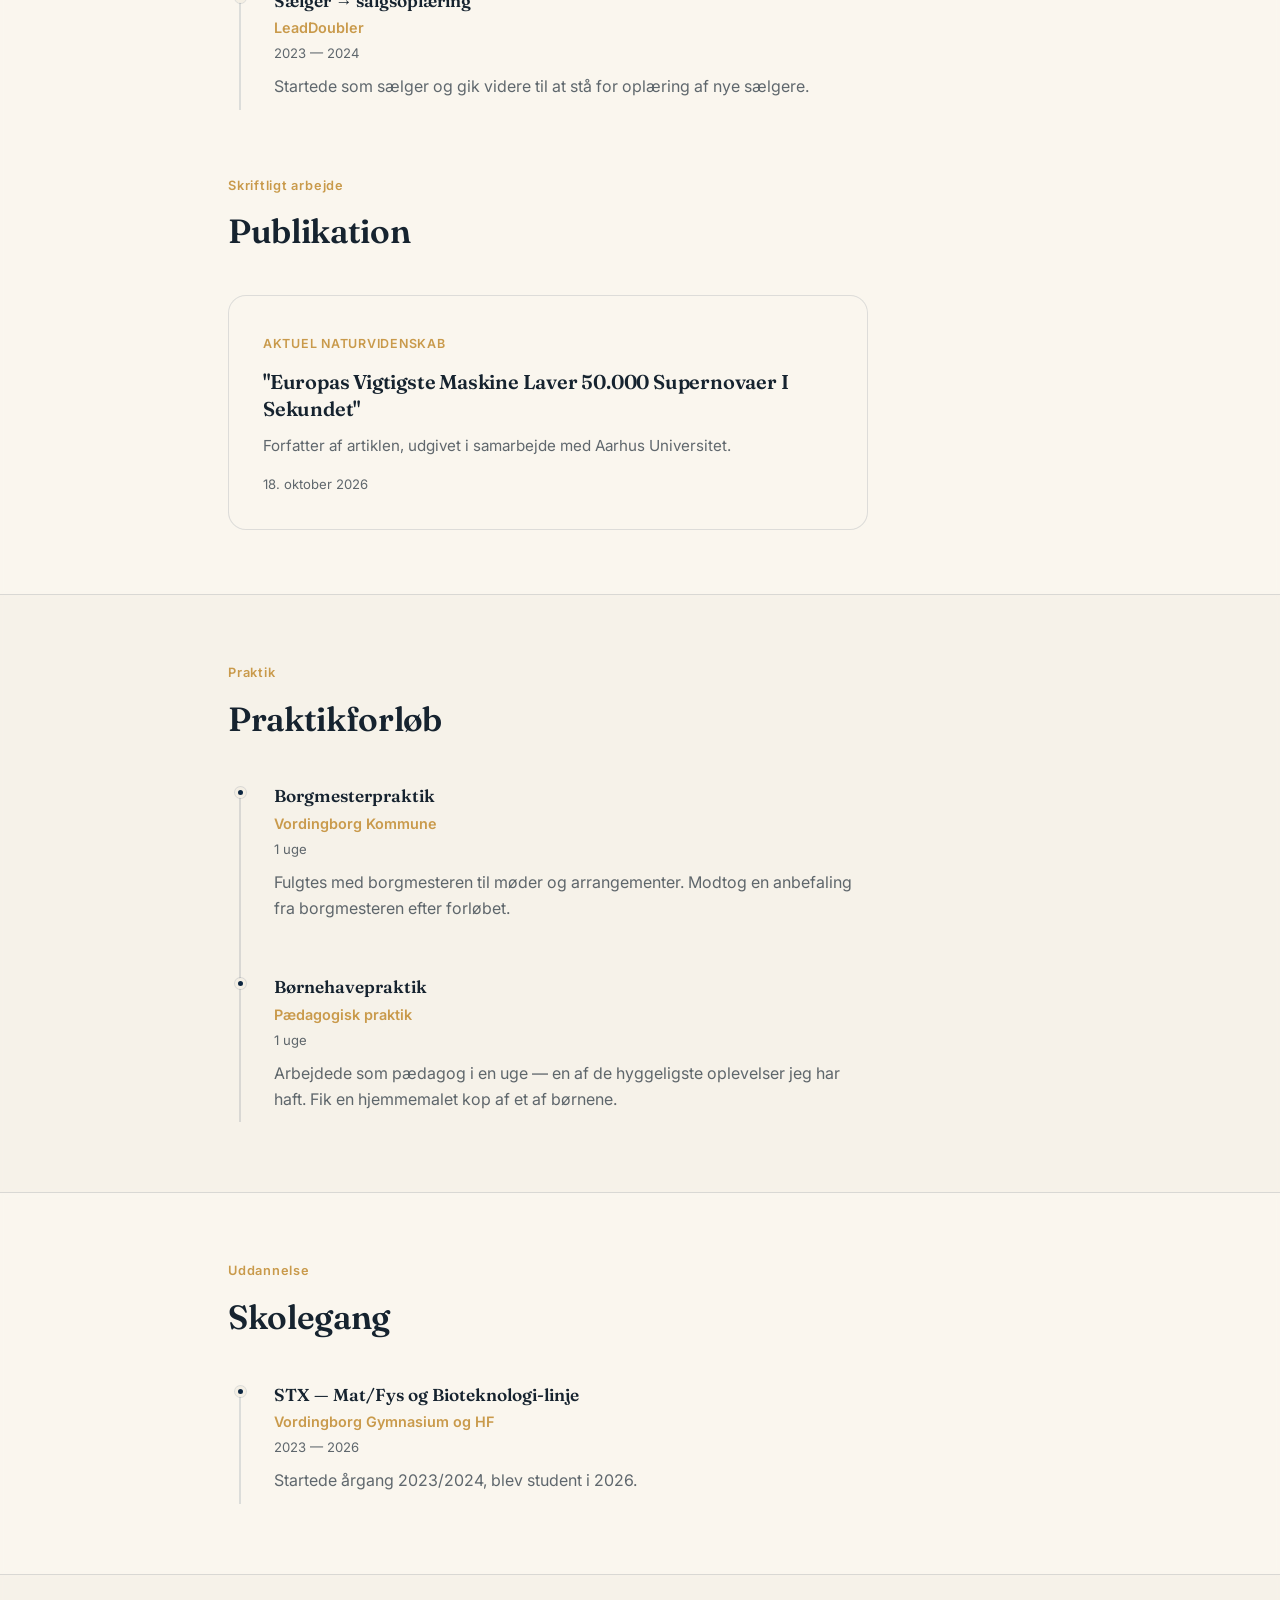
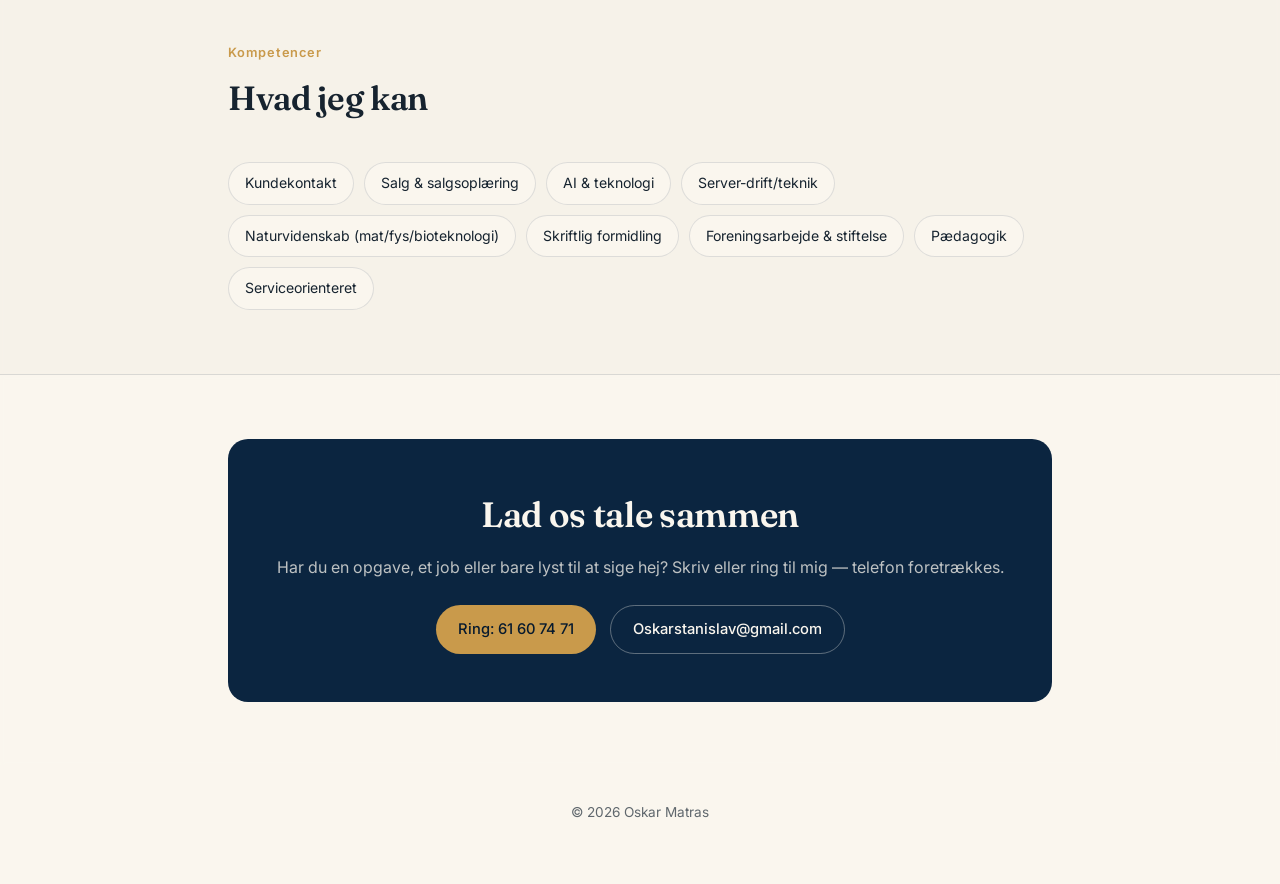
==== commit aa9b20ab: "Implement mobile nav toggle and style adjustments Added mobile navigation toggle and improved styles" ====
--- a/index.html
+++ b/index.html
@@ -58,11 +58,14 @@
     display:flex; align-items:center; justify-content:space-between;
     padding:18px 28px;
     gap:16px;
+    flex-wrap:wrap;
   }
   .brand{font-family:'Fraunces', serif; font-weight:600; font-size:1.05rem; text-decoration:none; letter-spacing:-0.01em; flex-shrink:0;}
   /* Nav scrolls horizontally within its own box instead of ever forcing the
      page itself to grow wider than the viewport — the classic cause of
-     mobile browsers letting you pinch-zoom out into empty space. */
+     mobile browsers letting you pinch-zoom out into empty space. Below
+     640px this is replaced entirely by a dropdown (see .nav-toggle rules),
+     since scrolling a nav bar is easy to miss on a phone. */
   nav.main{
     display:flex; gap:26px;
     overflow-x:auto;
@@ -93,11 +96,39 @@
   nav.main a:hover{color:var(--navy);}
   nav.main a:hover::after{transform-origin:left; transform:scaleX(1);}
 
+  /* Hamburger toggle — hidden on desktop, shown only under the mobile
+     breakpoint where nav.main switches from a horizontal row to a
+     full-width dropdown panel. */
+  .nav-toggle{
+    display:none;
+    align-items:center; justify-content:center;
+    width:38px; height:38px;
+    margin-left:auto;
+    background:none; border:none; padding:0;
+    color:var(--navy);
+    cursor:pointer;
+  }
+  .nav-toggle svg{width:22px; height:22px;}
+
   @media (max-width: 640px){
     header.site .wrap{ padding:14px 18px; gap:12px; }
     .brand{ font-size:0.95rem; }
-    nav.main{ gap:16px; }
-    nav.main a{ font-size:0.68rem; }
+    .nav-toggle{ display:inline-flex; }
+    nav.main{
+      display:none;
+      flex-basis:100%;
+      flex-direction:column;
+      gap:0;
+      overflow-x:visible;
+    }
+    nav.main.open{ display:flex; }
+    nav.main a{
+      width:100%;
+      padding:13px 2px;
+      border-top:1px solid var(--line);
+      font-size:0.8rem;
+    }
+    nav.main a::after{ display:none; }
   }
 
   /* ---------------- Hero ---------------- */
@@ -165,7 +196,12 @@
     pointer-events:none;
   }
   @media (max-width: 700px){
-    #corner-flower{ width:190px; height:190px; }
+    /* On phones, don't also push the canvas above the top edge — between
+       that and the notch/status bar area, the quarter that showed on
+       desktop was getting eaten down to almost nothing. Only offset
+       horizontally, so the inward-facing half of the flower shows in full
+       right from the top of the screen instead of a sliver of a quarter. */
+    #corner-flower{ width:190px; height:190px; transform:translate(50%, 0%); }
   }
   @media (prefers-reduced-motion: reduce){
     #corner-flower{ opacity:0.7; }
@@ -354,7 +390,10 @@
 <header class="site">
   <div class="wrap">
     <a class="brand" href="#top">Oskar Matras</a>
-    <nav class="main">
+    <button class="nav-toggle" id="nav-toggle" aria-label="Åbn menu" aria-expanded="false" aria-controls="main-nav">
+      <svg viewBox="0 0 24 24" fill="none" stroke="currentColor" stroke-width="2" stroke-linecap="round"><line x1="3" y1="6" x2="21" y2="6"></line><line x1="3" y1="12" x2="21" y2="12"></line><line x1="3" y1="18" x2="21" y2="18"></line></svg>
+    </button>
+    <nav class="main" id="main-nav">
       <a href="#om">Om</a>
       <a href="#erfaring">Erfaring</a>
       <a href="#praktik">Praktik</a>
@@ -454,7 +493,7 @@
         <span class="tag">Aktuel Naturvidenskab</span>
         <h3>"Europas Vigtigste Maskine Laver 50.000 Supernovaer I Sekundet"</h3>
         <p>Forfatter af artiklen, udgivet i samarbejde med Aarhus Universitet.</p>
-        <div class="period">Efterår 2026</div>
+        <div class="period">18. oktober 2026</div>
       </div>
     </div>
   </section>
@@ -556,6 +595,28 @@
 <script>
   document.getElementById('year').textContent = new Date().getFullYear();
 
+  // Mobile nav dropdown: below 640px the nav becomes a hidden panel toggled
+  // by a hamburger button, so every link is reachable without needing to
+  // notice a horizontally-scrolling bar.
+  (function(){
+    var toggle = document.getElementById('nav-toggle');
+    var nav = document.getElementById('main-nav');
+    if(!toggle || !nav) return;
+    function setOpen(open){
+      nav.classList.toggle('open', open);
+      toggle.setAttribute('aria-expanded', open ? 'true' : 'false');
+    }
+    toggle.addEventListener('click', function(){
+      setOpen(!nav.classList.contains('open'));
+    });
+    nav.querySelectorAll('a').forEach(function(a){
+      a.addEventListener('click', function(){ setOpen(false); });
+    });
+    window.addEventListener('resize', function(){
+      if(window.innerWidth > 640) setOpen(false);
+    });
+  })();
+
   // Living gradient border + magnetic tilt/deform: track cursor position per
   // card, tilt the card toward the cursor in 3D, and skew each corner's
   // border-radius toward the cursor so the box itself feels like it's
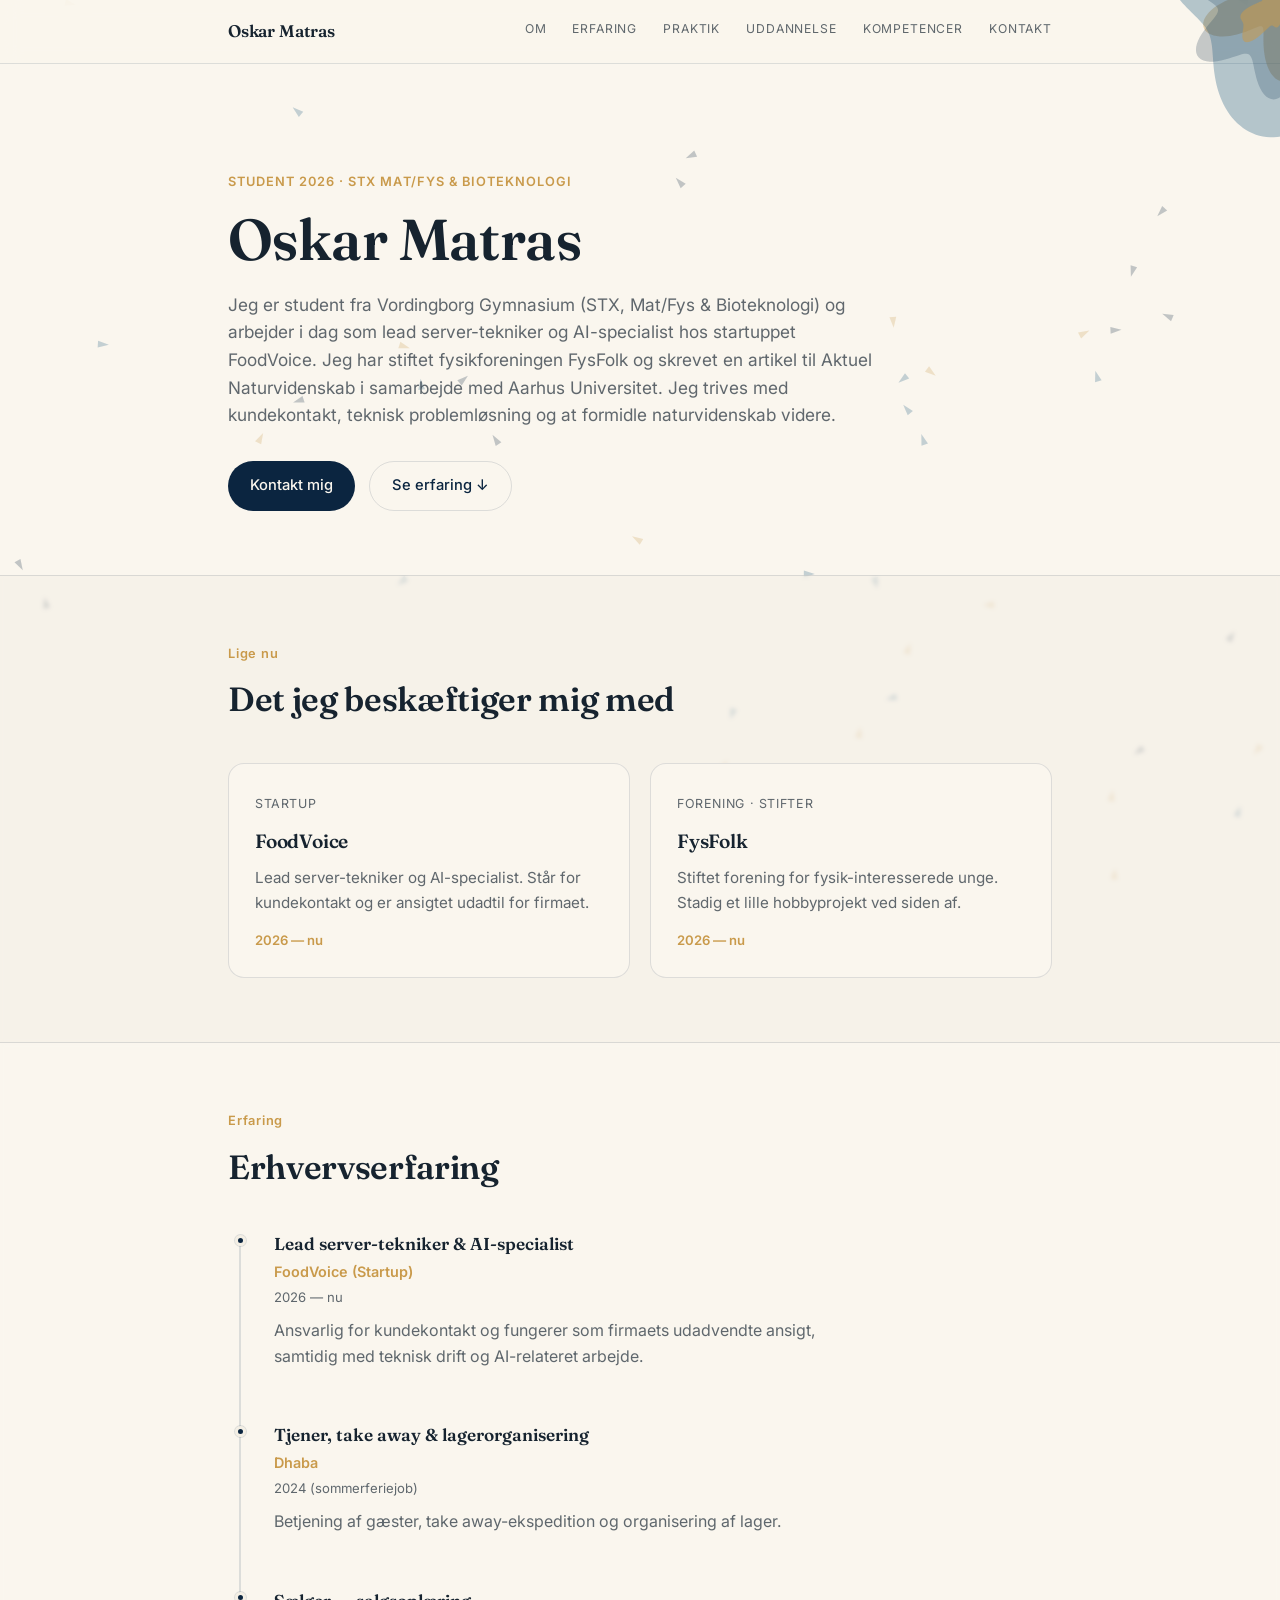
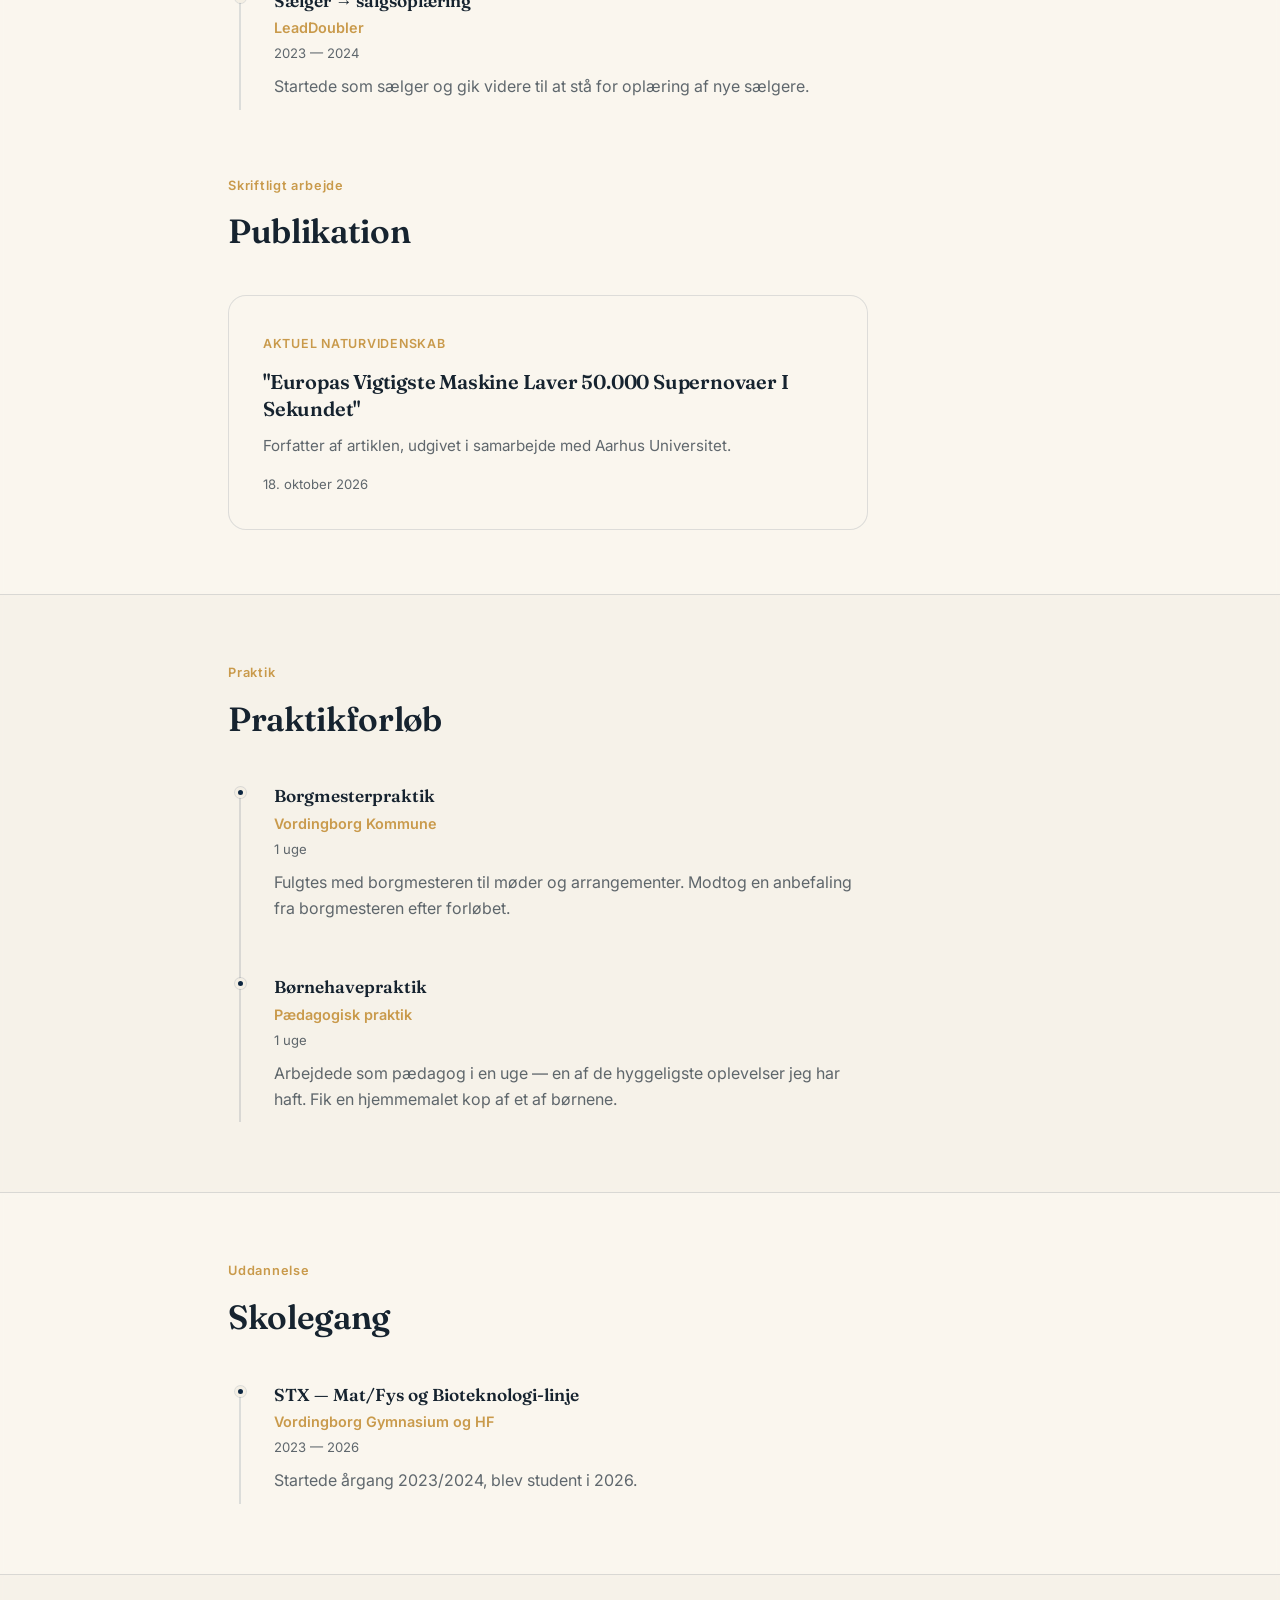
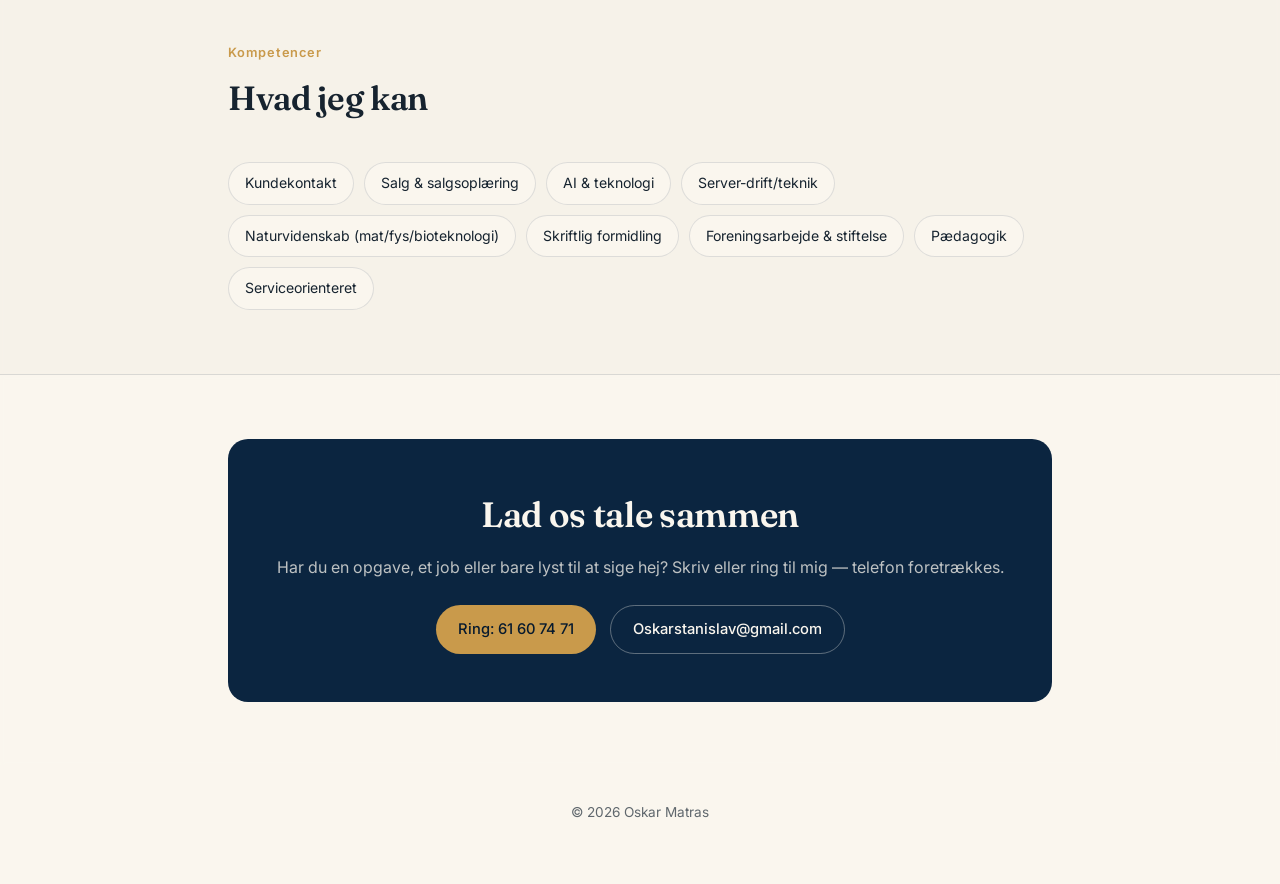
==== commit 3ad47e57: "Improve event handling for tilt effect on element Refactor mouse and touch event handling for tilt e" ====
--- a/index.html
+++ b/index.html
@@ -632,9 +632,12 @@
     var lift = isContact ? -4 : -8;
     var scale = isContact ? 1.012 : 1.035;
 
-    el.addEventListener('mousemove', function(e){
+    // Shared by mouse and touch: given a pointer position, tilt/deform the
+    // box exactly the same way either way, so a finger holding the card on
+    // a phone gets the same living effect as a cursor hovering it on desktop.
+    function applyTilt(clientX, clientY){
       var r = el.getBoundingClientRect();
-      var px = e.clientX - r.left, py = e.clientY - r.top;
+      var px = clientX - r.left, py = clientY - r.top;
       var relX = Math.min(1, Math.max(0, px / r.width));
       var relY = Math.min(1, Math.max(0, py / r.height));
 
@@ -653,11 +656,29 @@
       var bl = base + (1 - relX) * relY * deformAmp;
       el.style.borderRadius =
         tl.toFixed(1) + 'px ' + tr.toFixed(1) + 'px ' + br.toFixed(1) + 'px ' + bl.toFixed(1) + 'px';
-    });
-    el.addEventListener('mouseleave', function(){
+    }
+    function resetTilt(){
       el.style.transform = 'perspective(900px)';
       el.style.borderRadius = '';
+    }
+
+    el.addEventListener('mousemove', function(e){
+      applyTilt(e.clientX, e.clientY);
     });
+    el.addEventListener('mouseleave', resetTilt);
+
+    // Touch: a finger touching or dragging on the card drives the same
+    // tilt live, and lifting the finger resets it, just like mouseleave.
+    el.addEventListener('touchstart', function(e){
+      var t = e.touches[0];
+      applyTilt(t.clientX, t.clientY);
+    }, { passive: true });
+    el.addEventListener('touchmove', function(e){
+      var t = e.touches[0];
+      applyTilt(t.clientX, t.clientY);
+    }, { passive: true });
+    el.addEventListener('touchend', resetTilt);
+    el.addEventListener('touchcancel', resetTilt);
   });
 
   // Ambient boids: a small flock drifts across a fixed, full-viewport canvas
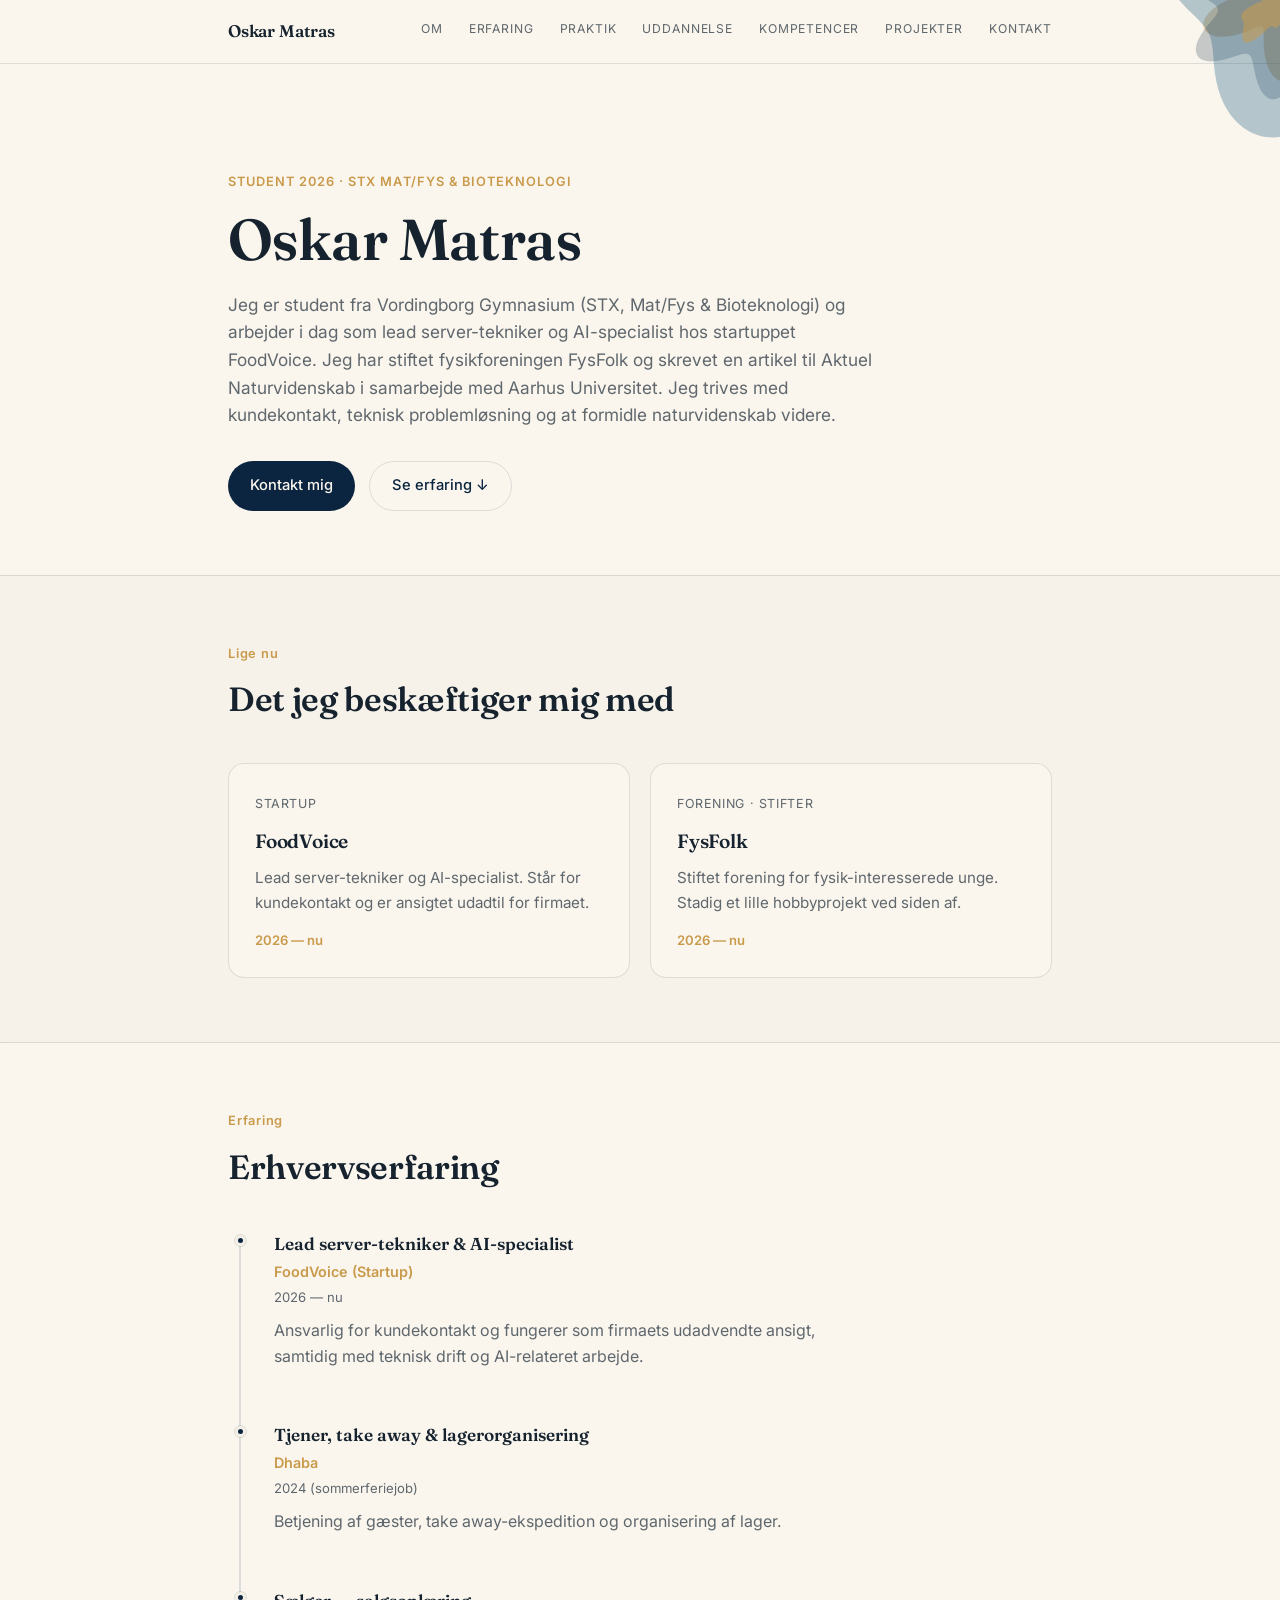
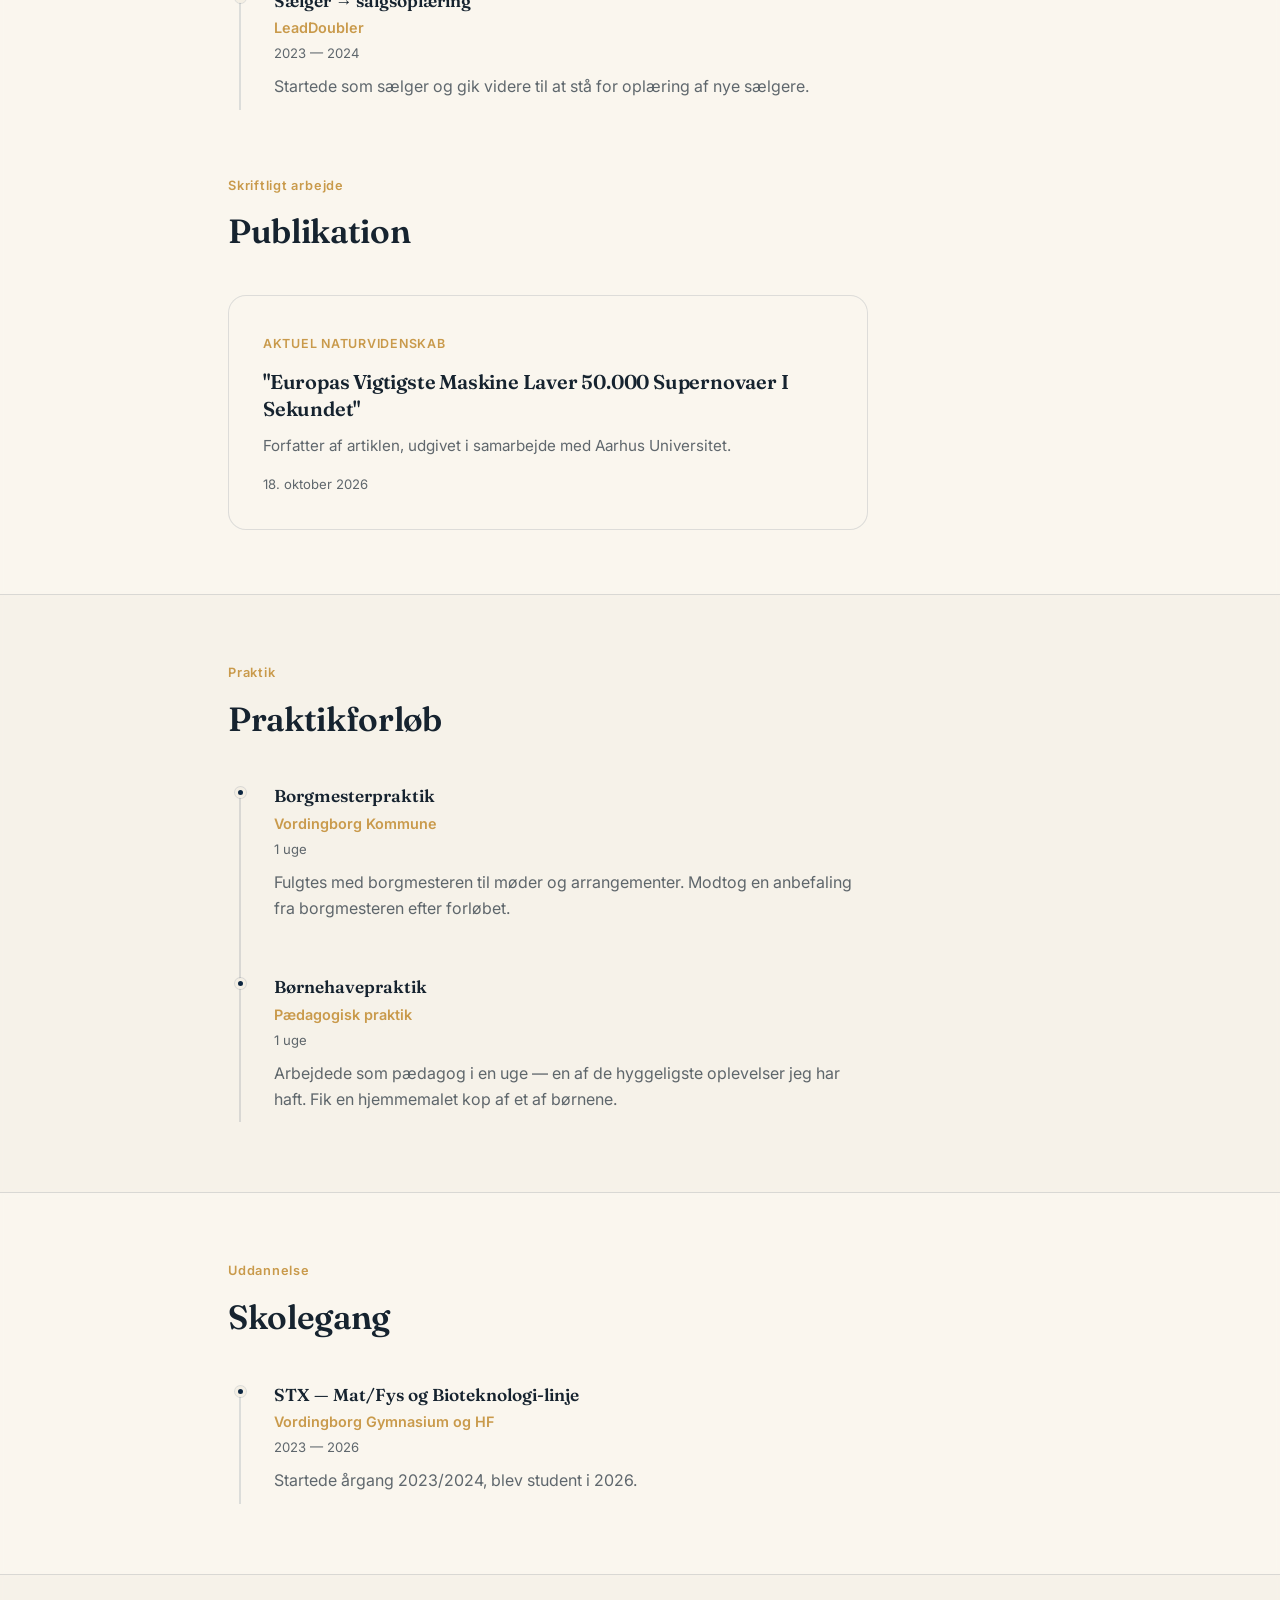
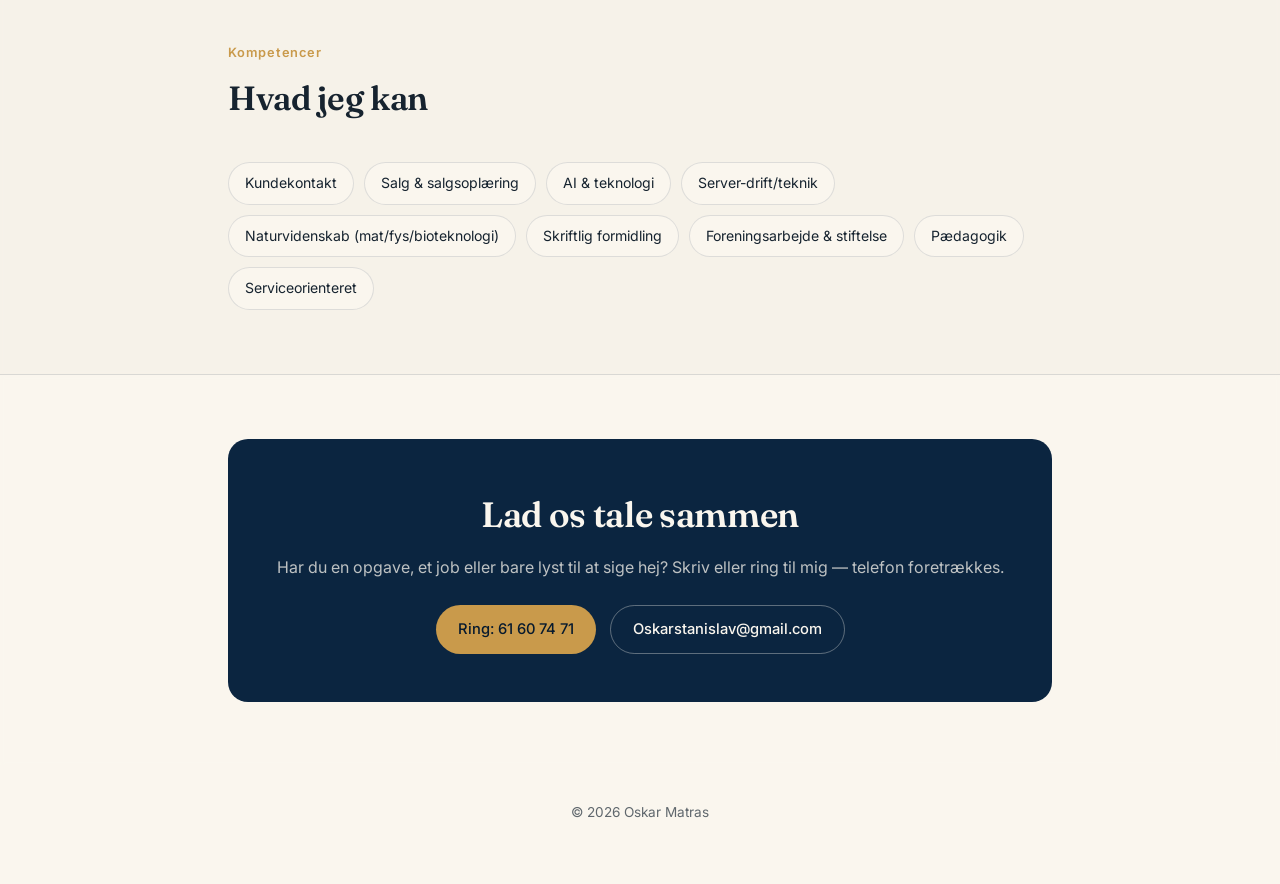
==== commit 598f4a95: "Add Projects section: Terra Through Time and Column Atlas Add projects index at /projects, the Terra" ====
--- a/index.html
+++ b/index.html
@@ -399,6 +399,7 @@
       <a href="#praktik">Praktik</a>
       <a href="#uddannelse">Uddannelse</a>
       <a href="#kompetencer">Kompetencer</a>
+      <a href="/projects">Projekter</a>
       <a href="#kontakt">Kontakt</a>
     </nav>
   </div>
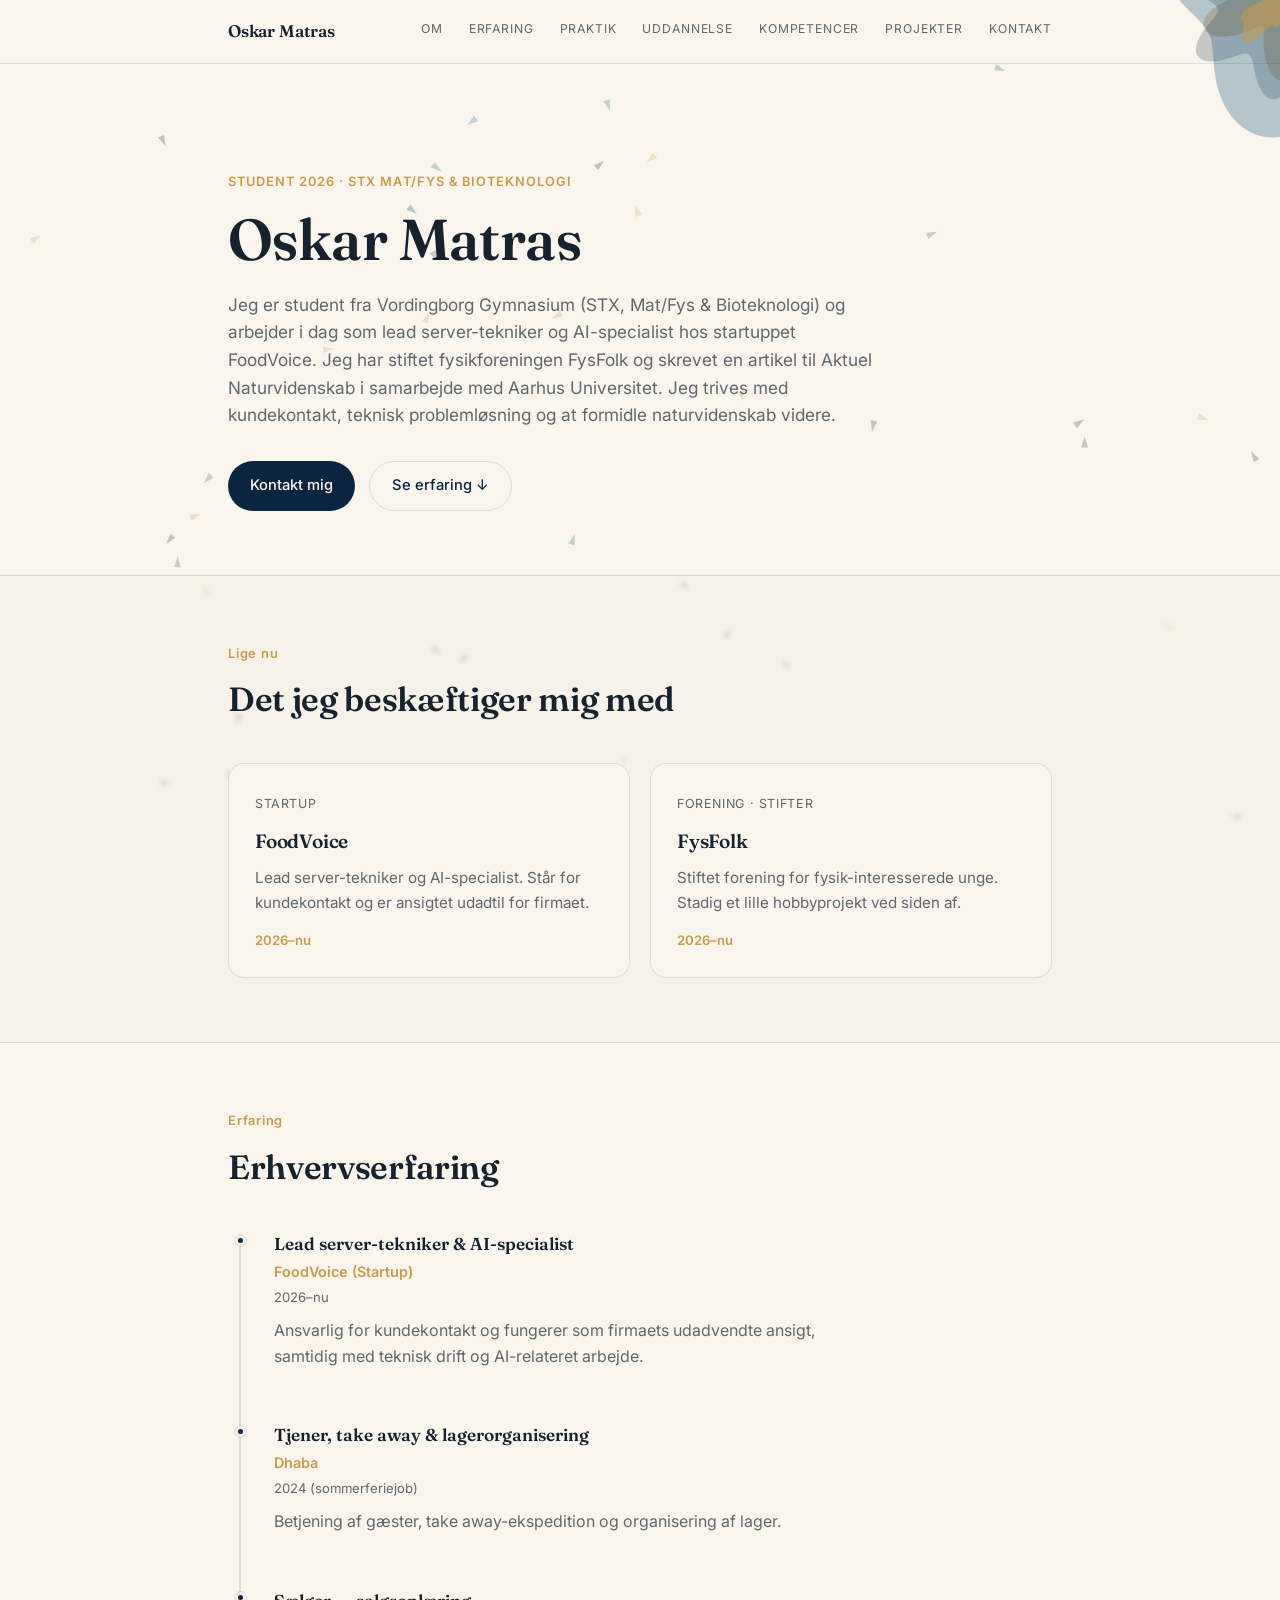
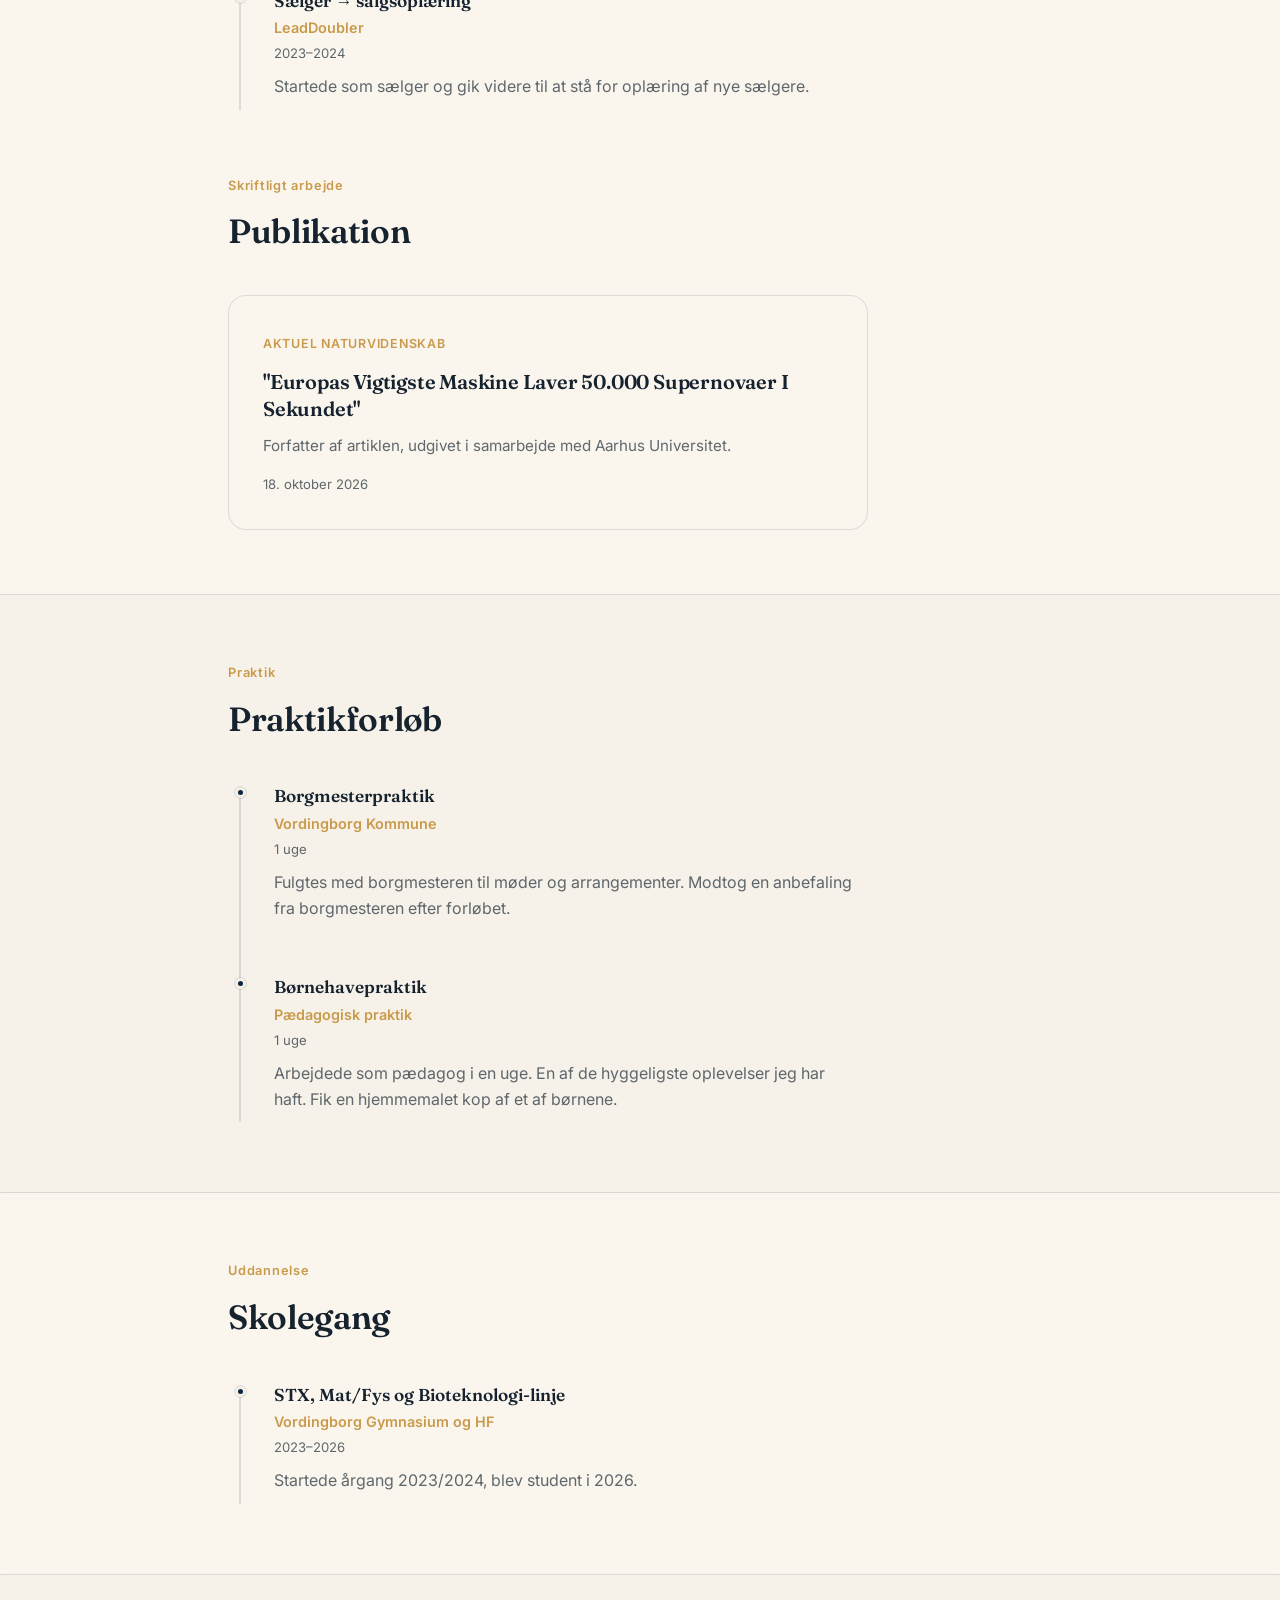
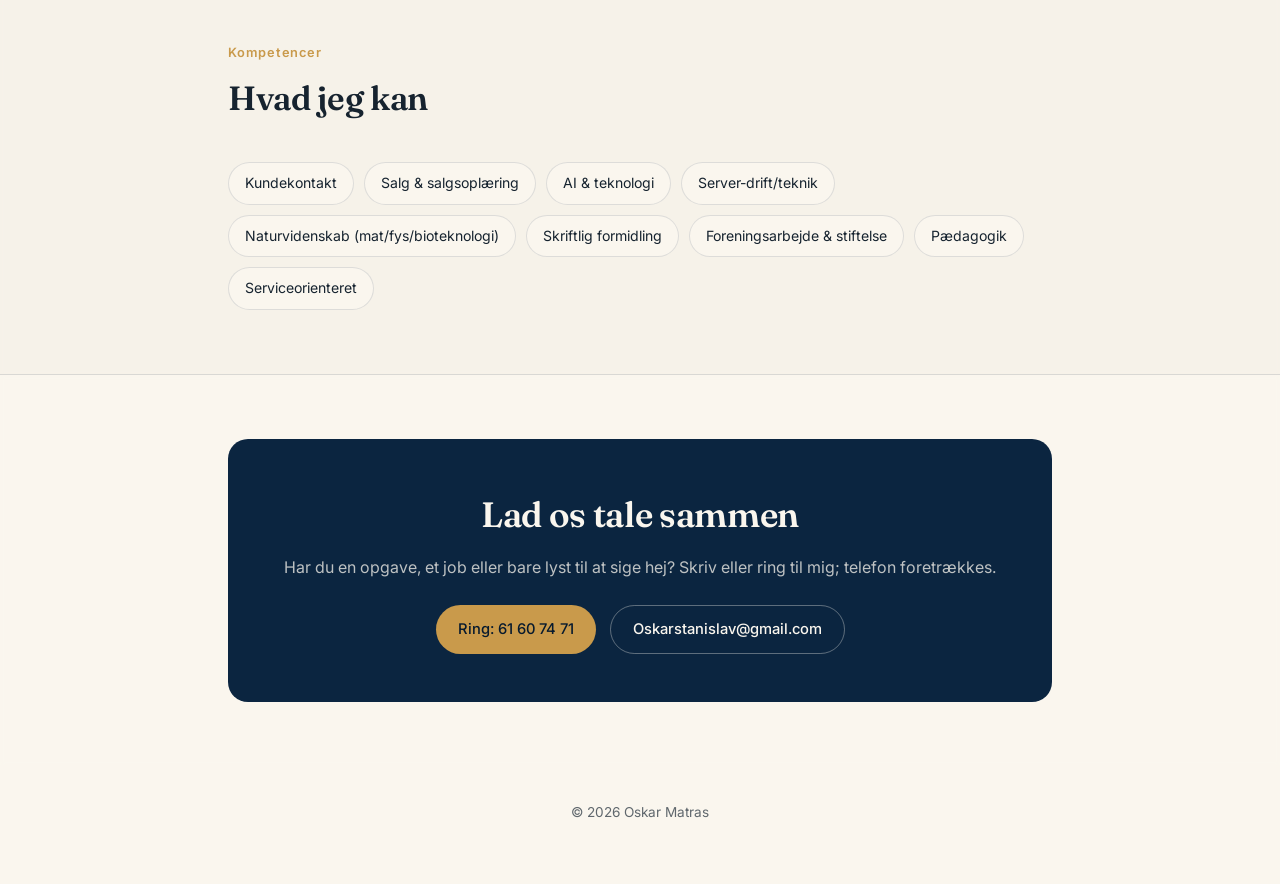
==== commit 3f58cb0c: "Rework Terra: flatter view, no drift, three more datasets Camera. The idle auto-orbit is gone. It wa" ====
--- a/index.html
+++ b/index.html
@@ -3,8 +3,9 @@
 <head>
 <meta charset="UTF-8">
 <meta name="viewport" content="width=device-width, initial-scale=1.0">
-<title>Oskar Matras — CV</title>
-<meta name="description" content="Oskar Matras — CV og profil.">
+<title>Oskar Matras · CV</title>
+<meta name="description" content="Oskar Matras · CV og profil.">
+<link rel="canonical" href="https://OskarMatras.com/">
 
 <link rel="preconnect" href="https://fonts.googleapis.com">
 <link rel="preconnect" href="https://fonts.gstatic.com" crossorigin>
@@ -62,7 +63,7 @@
   }
   .brand{font-family:'Fraunces', serif; font-weight:600; font-size:1.05rem; text-decoration:none; letter-spacing:-0.01em; flex-shrink:0;}
   /* Nav scrolls horizontally within its own box instead of ever forcing the
-     page itself to grow wider than the viewport — the classic cause of
+     page itself to grow wider than the viewport, the classic cause of
      mobile browsers letting you pinch-zoom out into empty space. Below
      640px this is replaced entirely by a dropdown (see .nav-toggle rules),
      since scrolling a nav bar is easy to miss on a phone. */
@@ -96,7 +97,7 @@
   nav.main a:hover{color:var(--navy);}
   nav.main a:hover::after{transform-origin:left; transform:scaleX(1);}
 
-  /* Hamburger toggle — hidden on desktop, shown only under the mobile
+  /* Hamburger toggle: hidden on desktop, shown only under the mobile
      breakpoint where nav.main switches from a horizontal row to a
      full-width dropdown panel. */
   .nav-toggle{
@@ -158,7 +159,7 @@
 
   /* ---------------- Ambient boids background ----------------
      A full-viewport, fixed canvas runs a small flocking simulation behind
-     everything, all the time — so no matter how far down the page you've
+     everything, all the time, so no matter how far down the page you have
      scrolled, something is quietly moving back there. Content sections sit
      above it with a translucent, blurred background so text stays legible
      while the motion still reads through faintly. */
@@ -176,7 +177,7 @@
   /* ---------------- Corner flower ----------------
      A small ornament built entirely from layered sine waves, fixed with its
      own center pinned exactly to the top-right corner of the viewport, so
-     only a quarter of it ever shows — spinning there permanently, through
+     only a quarter of it ever shows, spinning there permanently, through
      every section, at every scroll position. The canvas itself pokes past
      the right/top edge on purpose (that's how only a quarter shows); it
      sits inside a viewport-sized, overflow:hidden clip box so that poking-out
@@ -196,7 +197,7 @@
     pointer-events:none;
   }
   @media (max-width: 700px){
-    /* On phones, don't also push the canvas above the top edge — between
+    /* On phones, don't also push the canvas above the top edge. Between
        that and the notch/status bar area, the quarter that showed on
        desktop was getting eaten down to almost nothing. Only offset
        horizontally, so the inward-facing half of the flower shows in full
@@ -214,7 +215,7 @@
   }
   .section-head h2{font-size:clamp(1.6rem, 3vw, 2.1rem); margin-top:8px;}
   /* Content sections sit above the boids canvas on a light, barely-there
-     tint — just enough to keep text contrast solid, while the flock still
+     tint, just enough to keep text contrast solid, while the flock still
      reads clearly through every section, not just the hero. */
   section.block{
     padding:64px 0;
@@ -333,7 +334,7 @@
     font-size:0.88rem; background:var(--cream);
   }
 
-  /* ---------------- Contact — same living-border + magnetic tilt/deform as the cards ---------------- */
+  /* ---------------- Contact: same living-border + magnetic tilt/deform as the cards ---------------- */
   .contact-box{
     position:relative;
     background:var(--navy); color:var(--cream);
@@ -383,7 +384,7 @@
 </head>
 <body>
 
-<!-- Fixed, full-page ambient boids animation — always moving, everywhere on the page -->
+<!-- Fixed, full-page ambient boids animation: always moving, everywhere on the page -->
 <canvas id="boids-bg" aria-hidden="true"></canvas>
 <div id="corner-flower-clip"><canvas id="corner-flower" aria-hidden="true"></canvas></div>
 
@@ -399,7 +400,7 @@
       <a href="#praktik">Praktik</a>
       <a href="#uddannelse">Uddannelse</a>
       <a href="#kompetencer">Kompetencer</a>
-      <a href="/projects">Projekter</a>
+      <a href="/Projects">Projekter</a>
       <a href="#kontakt">Kontakt</a>
     </nav>
   </div>
@@ -437,13 +438,13 @@
           <span class="tag">Startup</span>
           <h3>FoodVoice</h3>
           <p>Lead server-tekniker og AI-specialist. Står for kundekontakt og er ansigtet udadtil for firmaet.</p>
-          <div class="period">2026 — nu</div>
+          <div class="period">2026–nu</div>
         </div>
         <div class="card">
           <span class="tag">Forening · Stifter</span>
           <h3>FysFolk</h3>
           <p>Stiftet forening for fysik-interesserede unge. Stadig et lille hobbyprojekt ved siden af.</p>
-          <div class="period">2026 — nu</div>
+          <div class="period">2026–nu</div>
         </div>
       </div>
     </div>
@@ -462,7 +463,7 @@
           <div class="content">
             <div class="role">Lead server-tekniker &amp; AI-specialist</div>
             <div class="org">FoodVoice (Startup)</div>
-            <div class="period">2026 — nu</div>
+            <div class="period">2026–nu</div>
             <p>Ansvarlig for kundekontakt og fungerer som firmaets udadvendte ansigt, samtidig med teknisk drift og AI-relateret arbejde.</p>
           </div>
         </div>
@@ -480,7 +481,7 @@
           <div class="content">
             <div class="role">Sælger → salgsoplæring</div>
             <div class="org">LeadDoubler</div>
-            <div class="period">2023 — 2024</div>
+            <div class="period">2023–2024</div>
             <p>Startede som sælger og gik videre til at stå for oplæring af nye sælgere.</p>
           </div>
         </div>
@@ -522,7 +523,7 @@
             <div class="role">Børnehavepraktik</div>
             <div class="org">Pædagogisk praktik</div>
             <div class="period">1 uge</div>
-            <p>Arbejdede som pædagog i en uge — en af de hyggeligste oplevelser jeg har haft. Fik en hjemmemalet kop af et af børnene.</p>
+            <p>Arbejdede som pædagog i en uge. En af de hyggeligste oplevelser jeg har haft. Fik en hjemmemalet kop af et af børnene.</p>
           </div>
         </div>
       </div>
@@ -540,9 +541,9 @@
         <div class="titem">
           <div class="dot"></div>
           <div class="content">
-            <div class="role">STX — Mat/Fys og Bioteknologi-linje</div>
+            <div class="role">STX, Mat/Fys og Bioteknologi-linje</div>
             <div class="org">Vordingborg Gymnasium og HF</div>
-            <div class="period">2023 — 2026</div>
+            <div class="period">2023–2026</div>
             <p>Startede årgang 2023/2024, blev student i 2026.</p>
           </div>
         </div>
@@ -576,7 +577,7 @@
     <div class="wrap">
       <div class="contact-box">
         <h2>Lad os tale sammen</h2>
-        <p>Har du en opgave, et job eller bare lyst til at sige hej? Skriv eller ring til mig — telefon foretrækkes.</p>
+        <p>Har du en opgave, et job eller bare lyst til at sige hej? Skriv eller ring til mig; telefon foretrækkes.</p>
         <div class="cta-row">
           <a class="btn primary" href="tel:+4561607471">Ring: 61 60 74 71</a>
           <a class="btn ghost" href="mailto:Oskarstanislav@gmail.com">Oskarstanislav@gmail.com</a>
@@ -627,7 +628,7 @@
     var isContact = el.classList.contains('contact-box');
     var base = isContact ? 20 : (isFeature ? 18 : 16);
     // The contact box is much larger than a card, so it gets a gentler
-    // tilt/deform intensity — enough to feel alive without looking odd.
+    // tilt/deform intensity: enough to feel alive without looking odd.
     var tiltAmp = isContact ? 8 : 18;
     var deformAmp = isContact ? 30 : 26;
     var lift = isContact ? -4 : -8;
@@ -683,7 +684,7 @@
   });
 
   // Ambient boids: a small flock drifts across a fixed, full-viewport canvas
-  // behind the whole page, all the time — independent of scroll position —
+  // behind the whole page, all the time, independent of scroll position,
   // using a standard alignment/cohesion/separation flocking model.
   (function(){
     var canvas = document.getElementById('boids-bg');
@@ -786,7 +787,7 @@
     requestAnimationFrame(loop);
   })();
 
-  // Corner flower: a small ornament made purely of layered sine waves —
+  // Corner flower: a small ornament made purely of layered sine waves.
   // each "petal ring" is radius = base + amplitude*sin(k*angle + phase),
   // several of these stacked with translucent fills and independent
   // rotation speeds. The canvas is pinned via CSS so its own center sits
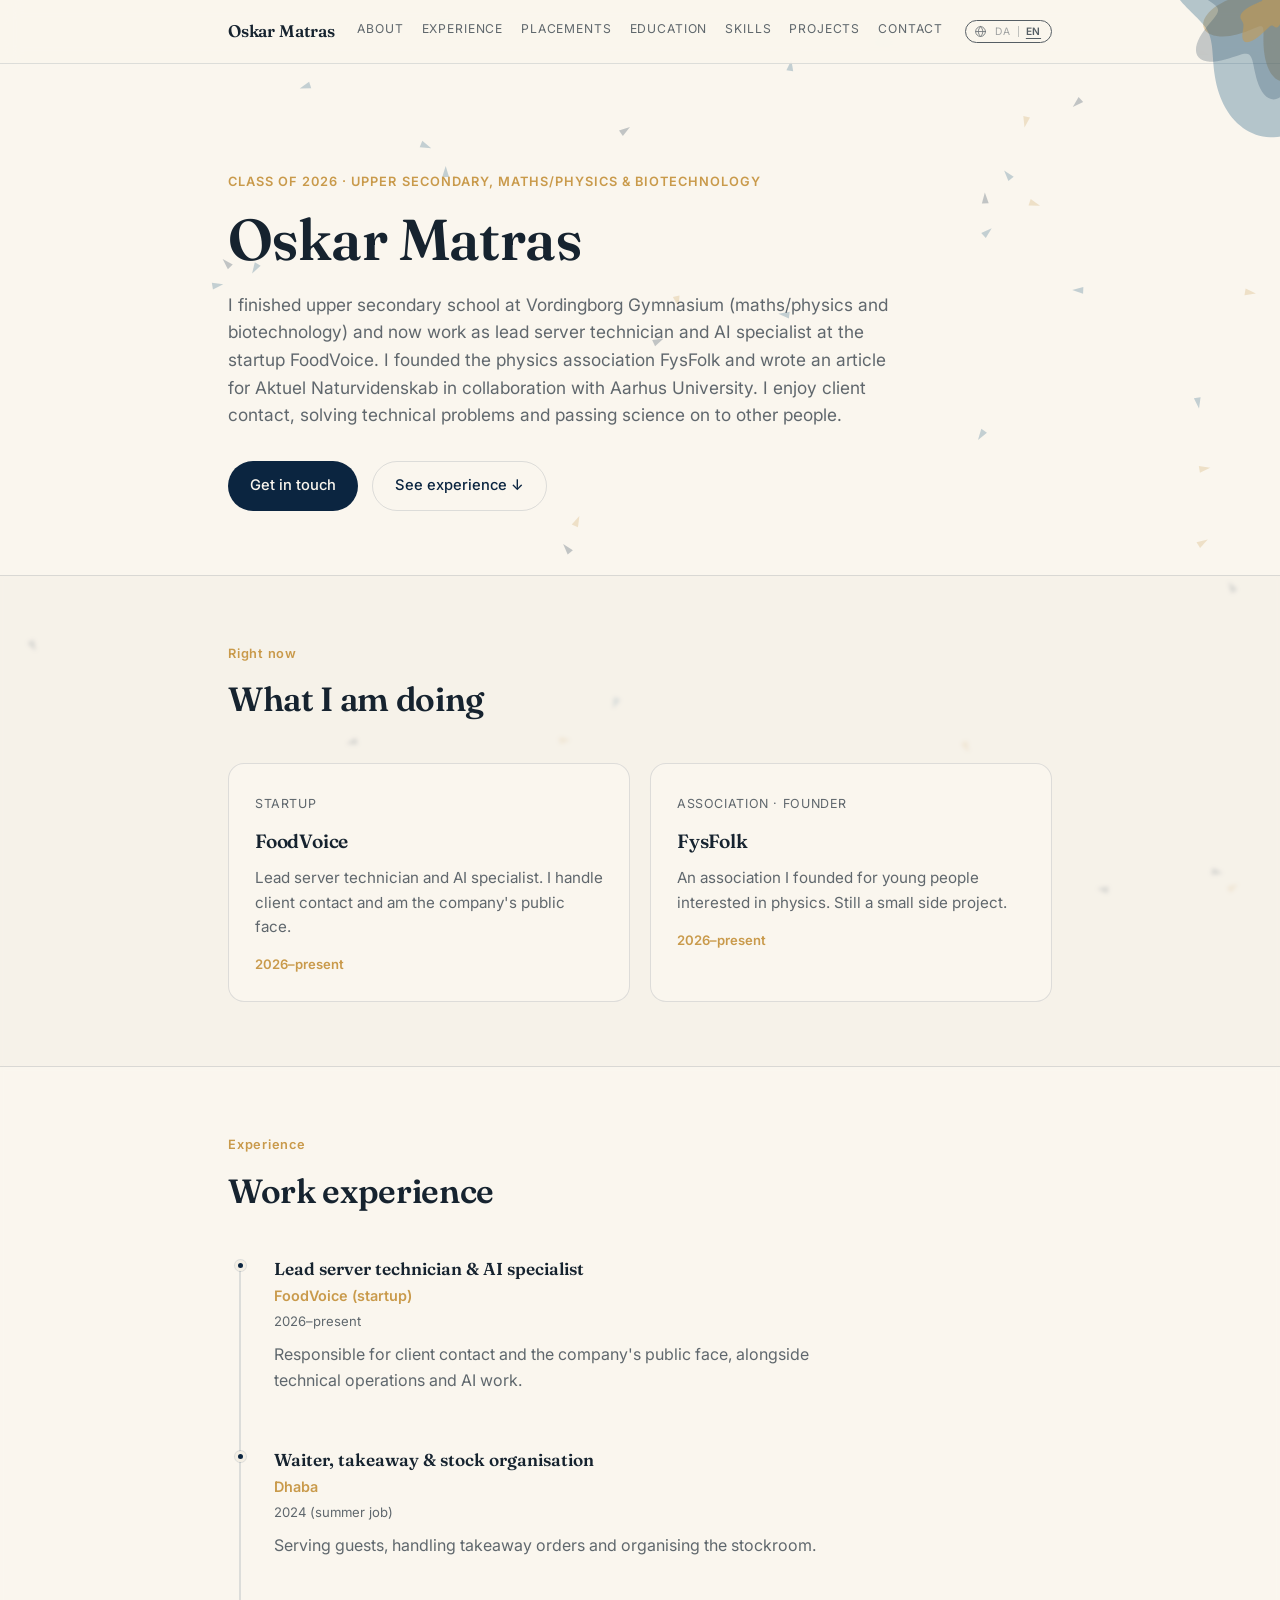
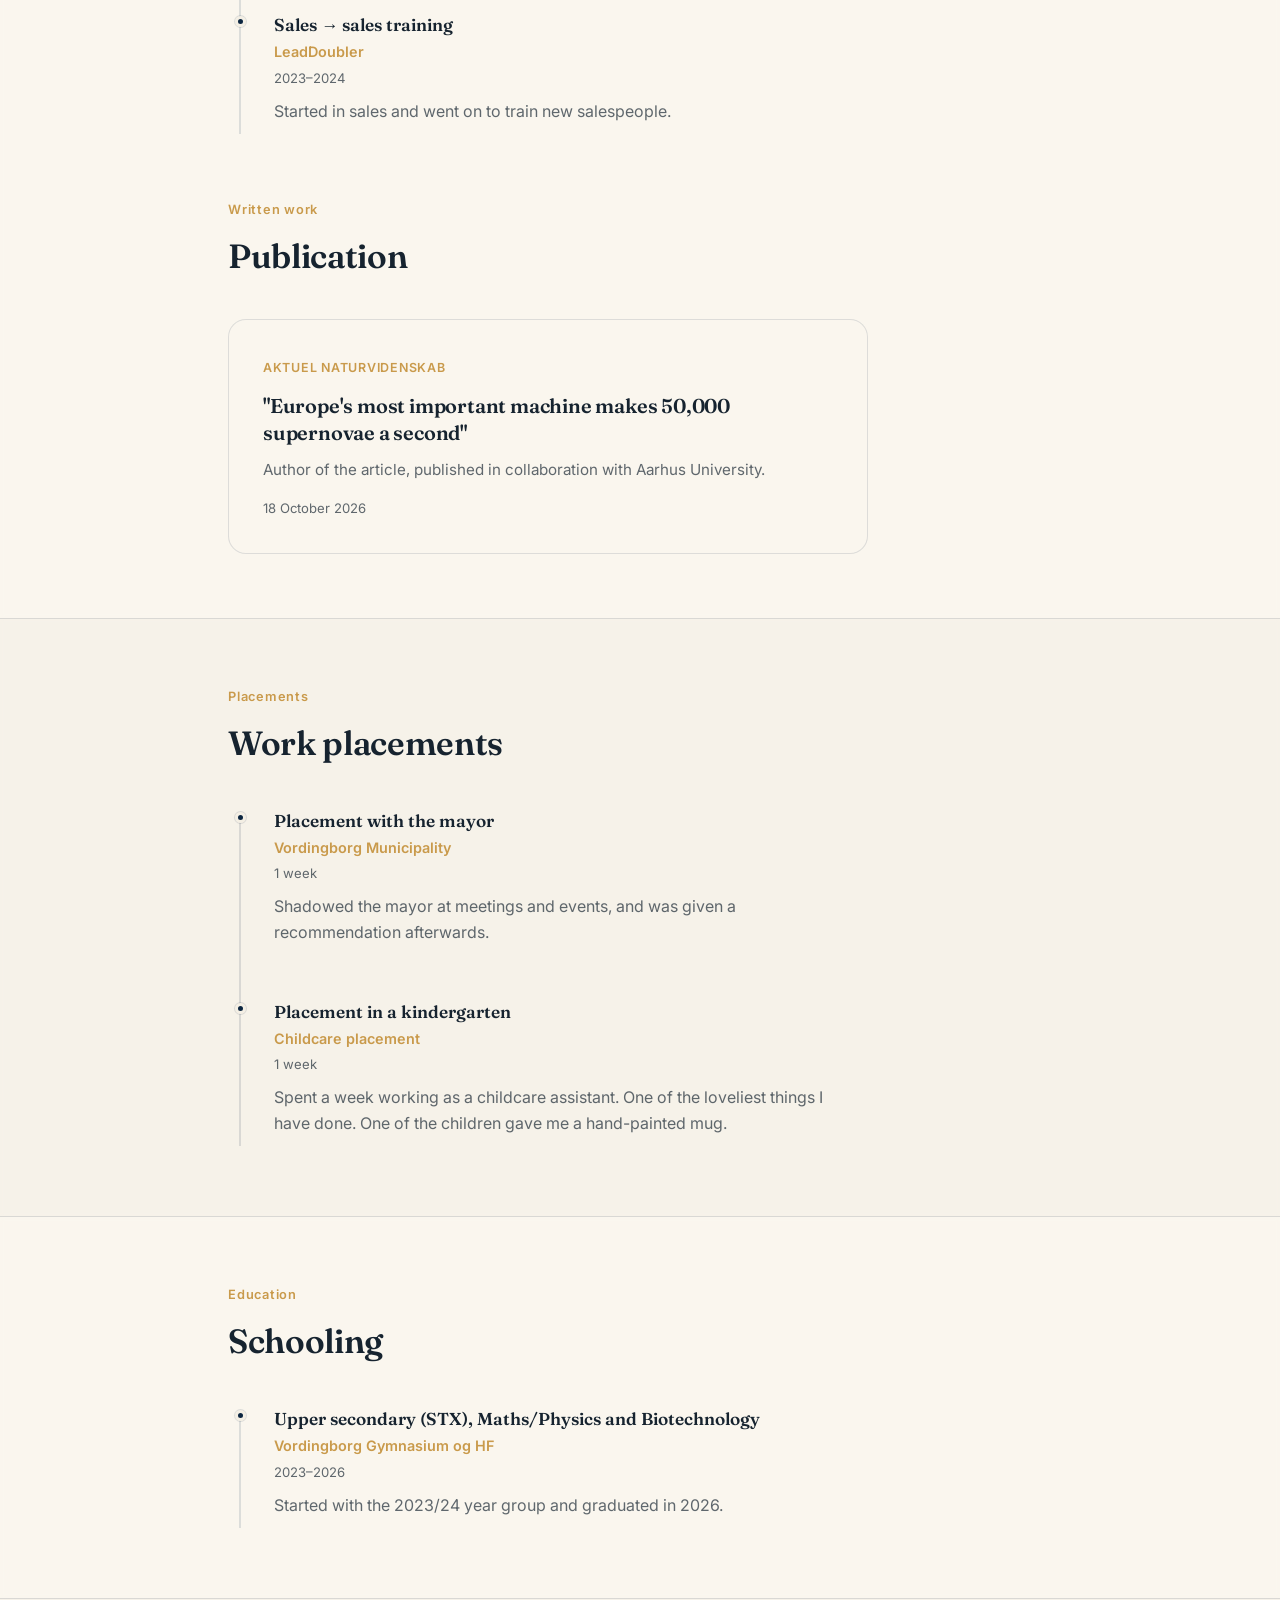
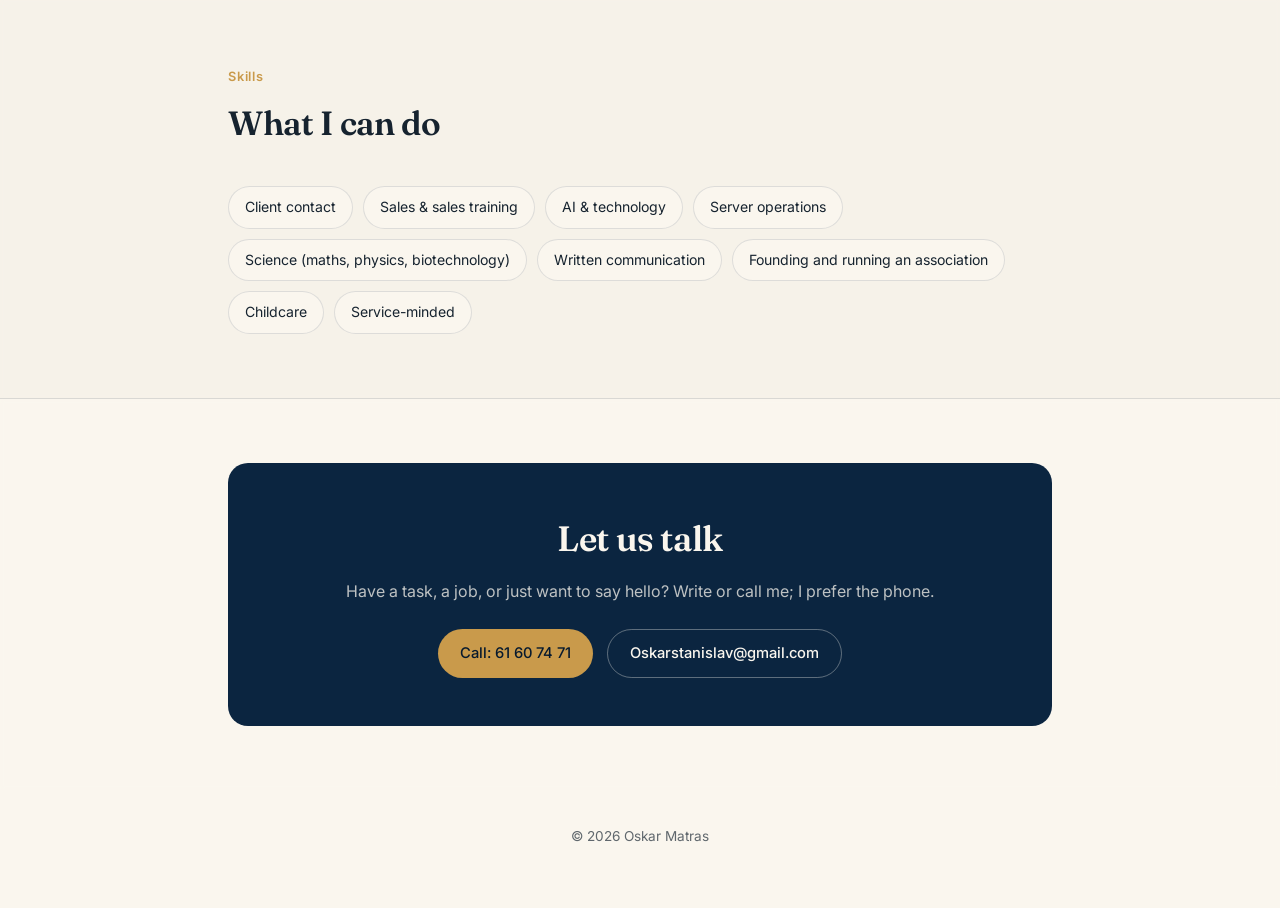
==== commit 86566839: "Give the whole site Danish and English Every page can now be read in either language, and a visitor " ====
--- a/index.html
+++ b/index.html
@@ -4,7 +4,7 @@
 <meta charset="UTF-8">
 <meta name="viewport" content="width=device-width, initial-scale=1.0">
 <title>Oskar Matras · CV</title>
-<meta name="description" content="Oskar Matras · CV og profil.">
+<meta name="description" content="Oskar Matras · CV og profil." data-da-content="Oskar Matras · CV og profil." data-en-content="Oskar Matras · CV and profile.">
 <link rel="canonical" href="https://OskarMatras.com/">
 
 <link rel="preconnect" href="https://fonts.googleapis.com">
@@ -62,6 +62,19 @@
     flex-wrap:wrap;
   }
   .brand{font-family:'Fraunces', serif; font-weight:600; font-size:1.05rem; text-decoration:none; letter-spacing:-0.01em; flex-shrink:0;}
+  /* The language switch sits in the header itself rather than inside
+     the nav, so it survives the nav collapsing to a hamburger. On a
+     phone it sits immediately left of that hamburger; on a wide screen
+     it follows the brand and the links run on after it. */
+  .nav-lang{ flex:none; margin-left:auto; order:1; font-size:0.92rem; }
+  @media (max-width:760px){ .nav-toggle{ order:2; margin-left:10px; } }
+  /* The header row is 880px wide and the links already fill most of it,
+     so making room for the switch means tightening the gap between them
+     rather than letting the row wrap into two. */
+  @media (min-width:761px){
+    .nav-lang{ order:3; margin-left:0; font-size:0.82rem; }
+    header.site nav.main{ gap:18px; }
+  }
   /* Nav scrolls horizontally within its own box instead of ever forcing the
      page itself to grow wider than the viewport, the classic cause of
      mobile browsers letting you pinch-zoom out into empty space. Below
@@ -391,17 +404,18 @@
 <header class="site">
   <div class="wrap">
     <a class="brand" href="#top">Oskar Matras</a>
-    <button class="nav-toggle" id="nav-toggle" aria-label="Åbn menu" aria-expanded="false" aria-controls="main-nav">
+    <span class="nav-lang" data-lang-switch></span>
+    <button class="nav-toggle" id="nav-toggle" aria-label="Åbn menu" data-da-aria-label="Åbn menu" data-en-aria-label="Open menu" aria-expanded="false" aria-controls="main-nav">
       <svg viewBox="0 0 24 24" fill="none" stroke="currentColor" stroke-width="2" stroke-linecap="round"><line x1="3" y1="6" x2="21" y2="6"></line><line x1="3" y1="12" x2="21" y2="12"></line><line x1="3" y1="18" x2="21" y2="18"></line></svg>
     </button>
     <nav class="main" id="main-nav">
-      <a href="#om">Om</a>
-      <a href="#erfaring">Erfaring</a>
-      <a href="#praktik">Praktik</a>
-      <a href="#uddannelse">Uddannelse</a>
-      <a href="#kompetencer">Kompetencer</a>
-      <a href="/Projects">Projekter</a>
-      <a href="#kontakt">Kontakt</a>
+      <a href="#om" data-da="Om" data-en="About">Om</a>
+      <a href="#erfaring" data-da="Erfaring" data-en="Experience">Erfaring</a>
+      <a href="#praktik" data-da="Praktik" data-en="Placements">Praktik</a>
+      <a href="#uddannelse" data-da="Uddannelse" data-en="Education">Uddannelse</a>
+      <a href="#kompetencer" data-da="Kompetencer" data-en="Skills">Kompetencer</a>
+      <a href="/Projects" data-da="Projekter" data-en="Projects">Projekter</a>
+      <a href="#kontakt" data-da="Kontakt" data-en="Contact">Kontakt</a>
     </nav>
   </div>
 </header>
@@ -411,17 +425,19 @@
   <!-- HERO -->
   <section class="hero">
     <div class="wrap">
-      <span class="eyebrow">Student 2026 · STX Mat/Fys &amp; Bioteknologi</span>
+      <span class="eyebrow" data-da="Student 2026 · STX Mat/Fys &amp; Bioteknologi" data-en="Class of 2026 · Upper secondary, Maths/Physics &amp; Biotechnology">Student 2026 · STX Mat/Fys &amp; Bioteknologi</span>
       <h1>Oskar Matras</h1>
-      <p class="lead">
+      <p class="lead"
+         data-da="Jeg er student fra Vordingborg Gymnasium (STX, Mat/Fys &amp; Bioteknologi) og arbejder i dag som lead server-tekniker og AI-specialist hos startuppet FoodVoice. Jeg har stiftet fysikforeningen FysFolk og skrevet en artikel til Aktuel Naturvidenskab i samarbejde med Aarhus Universitet. Jeg trives med kundekontakt, teknisk problemløsning og at formidle naturvidenskab videre."
+         data-en="I finished upper secondary school at Vordingborg Gymnasium (maths/physics and biotechnology) and now work as lead server technician and AI specialist at the startup FoodVoice. I founded the physics association FysFolk and wrote an article for Aktuel Naturvidenskab in collaboration with Aarhus University. I enjoy client contact, solving technical problems and passing science on to other people.">
         Jeg er student fra Vordingborg Gymnasium (STX, Mat/Fys &amp; Bioteknologi) og arbejder i dag som
         lead server-tekniker og AI-specialist hos startuppet FoodVoice. Jeg har stiftet fysikforeningen
         FysFolk og skrevet en artikel til Aktuel Naturvidenskab i samarbejde med Aarhus Universitet.
         Jeg trives med kundekontakt, teknisk problemløsning og at formidle naturvidenskab videre.
       </p>
       <div class="cta-row">
-        <a class="btn primary" href="#kontakt">Kontakt mig</a>
-        <a class="btn ghost" href="#erfaring">Se erfaring ↓</a>
+        <a class="btn primary" href="#kontakt" data-da="Kontakt mig" data-en="Get in touch">Kontakt mig</a>
+        <a class="btn ghost" href="#erfaring" data-da="Se erfaring ↓" data-en="See experience ↓">Se erfaring ↓</a>
       </div>
     </div>
   </section>
@@ -430,21 +446,21 @@
   <section class="block alt" id="om">
     <div class="wrap">
       <div class="section-head">
-        <span class="num">Lige nu</span>
-        <h2>Det jeg beskæftiger mig med</h2>
+        <span class="num" data-da="Lige nu" data-en="Right now">Lige nu</span>
+        <h2 data-da="Det jeg beskæftiger mig med" data-en="What I am doing">Det jeg beskæftiger mig med</h2>
       </div>
       <div class="cards">
         <div class="card">
           <span class="tag">Startup</span>
           <h3>FoodVoice</h3>
-          <p>Lead server-tekniker og AI-specialist. Står for kundekontakt og er ansigtet udadtil for firmaet.</p>
-          <div class="period">2026–nu</div>
+          <p data-da="Lead server-tekniker og AI-specialist. Står for kundekontakt og er ansigtet udadtil for firmaet." data-en="Lead server technician and AI specialist. I handle client contact and am the company's public face.">Lead server-tekniker og AI-specialist. Står for kundekontakt og er ansigtet udadtil for firmaet.</p>
+          <div class="period" data-da="2026–nu" data-en="2026–present">2026–nu</div>
         </div>
         <div class="card">
-          <span class="tag">Forening · Stifter</span>
+          <span class="tag" data-da="Forening · Stifter" data-en="Association · Founder">Forening · Stifter</span>
           <h3>FysFolk</h3>
-          <p>Stiftet forening for fysik-interesserede unge. Stadig et lille hobbyprojekt ved siden af.</p>
-          <div class="period">2026–nu</div>
+          <p data-da="Stiftet forening for fysik-interesserede unge. Stadig et lille hobbyprojekt ved siden af." data-en="An association I founded for young people interested in physics. Still a small side project.">Stiftet forening for fysik-interesserede unge. Stadig et lille hobbyprojekt ved siden af.</p>
+          <div class="period" data-da="2026–nu" data-en="2026–present">2026–nu</div>
         </div>
       </div>
     </div>
@@ -454,48 +470,48 @@
   <section class="block" id="erfaring">
     <div class="wrap">
       <div class="section-head">
-        <span class="num">Erfaring</span>
-        <h2>Erhvervserfaring</h2>
+        <span class="num" data-da="Erfaring" data-en="Experience">Erfaring</span>
+        <h2 data-da="Erhvervserfaring" data-en="Work experience">Erhvervserfaring</h2>
       </div>
       <div class="timeline">
         <div class="titem">
           <div class="dot"></div>
           <div class="content">
-            <div class="role">Lead server-tekniker &amp; AI-specialist</div>
-            <div class="org">FoodVoice (Startup)</div>
-            <div class="period">2026–nu</div>
-            <p>Ansvarlig for kundekontakt og fungerer som firmaets udadvendte ansigt, samtidig med teknisk drift og AI-relateret arbejde.</p>
+            <div class="role" data-da="Lead server-tekniker &amp; AI-specialist" data-en="Lead server technician &amp; AI specialist">Lead server-tekniker &amp; AI-specialist</div>
+            <div class="org" data-da="FoodVoice (Startup)" data-en="FoodVoice (startup)">FoodVoice (Startup)</div>
+            <div class="period" data-da="2026–nu" data-en="2026–present">2026–nu</div>
+            <p data-da="Ansvarlig for kundekontakt og fungerer som firmaets udadvendte ansigt, samtidig med teknisk drift og AI-relateret arbejde." data-en="Responsible for client contact and the company's public face, alongside technical operations and AI work.">Ansvarlig for kundekontakt og fungerer som firmaets udadvendte ansigt, samtidig med teknisk drift og AI-relateret arbejde.</p>
           </div>
         </div>
         <div class="titem">
           <div class="dot"></div>
           <div class="content">
-            <div class="role">Tjener, take away &amp; lagerorganisering</div>
+            <div class="role" data-da="Tjener, take away &amp; lagerorganisering" data-en="Waiter, takeaway &amp; stock organisation">Tjener, take away &amp; lagerorganisering</div>
             <div class="org">Dhaba</div>
-            <div class="period">2024 (sommerferiejob)</div>
-            <p>Betjening af gæster, take away-ekspedition og organisering af lager.</p>
+            <div class="period" data-da="2024 (sommerferiejob)" data-en="2024 (summer job)">2024 (sommerferiejob)</div>
+            <p data-da="Betjening af gæster, take away-ekspedition og organisering af lager." data-en="Serving guests, handling takeaway orders and organising the stockroom.">Betjening af gæster, take away-ekspedition og organisering af lager.</p>
           </div>
         </div>
         <div class="titem">
           <div class="dot"></div>
           <div class="content">
-            <div class="role">Sælger → salgsoplæring</div>
+            <div class="role" data-da="Sælger → salgsoplæring" data-en="Sales → sales training">Sælger → salgsoplæring</div>
             <div class="org">LeadDoubler</div>
             <div class="period">2023–2024</div>
-            <p>Startede som sælger og gik videre til at stå for oplæring af nye sælgere.</p>
+            <p data-da="Startede som sælger og gik videre til at stå for oplæring af nye sælgere." data-en="Started in sales and went on to train new salespeople.">Startede som sælger og gik videre til at stå for oplæring af nye sælgere.</p>
           </div>
         </div>
       </div>
 
       <div class="section-head" style="margin-top:56px;">
-        <span class="num">Skriftligt arbejde</span>
-        <h2>Publikation</h2>
+        <span class="num" data-da="Skriftligt arbejde" data-en="Written work">Skriftligt arbejde</span>
+        <h2 data-da="Publikation" data-en="Publication">Publikation</h2>
       </div>
       <div class="feature-card">
         <span class="tag">Aktuel Naturvidenskab</span>
-        <h3>"Europas Vigtigste Maskine Laver 50.000 Supernovaer I Sekundet"</h3>
-        <p>Forfatter af artiklen, udgivet i samarbejde med Aarhus Universitet.</p>
-        <div class="period">18. oktober 2026</div>
+        <h3 data-da="&quot;Europas Vigtigste Maskine Laver 50.000 Supernovaer I Sekundet&quot;" data-en="&quot;Europe&#39;s most important machine makes 50,000 supernovae a second&quot;">"Europas Vigtigste Maskine Laver 50.000 Supernovaer I Sekundet"</h3>
+        <p data-da="Forfatter af artiklen, udgivet i samarbejde med Aarhus Universitet." data-en="Author of the article, published in collaboration with Aarhus University.">Forfatter af artiklen, udgivet i samarbejde med Aarhus Universitet.</p>
+        <div class="period" data-da="18. oktober 2026" data-en="18 October 2026">18. oktober 2026</div>
       </div>
     </div>
   </section>
@@ -504,26 +520,26 @@
   <section class="block alt" id="praktik">
     <div class="wrap">
       <div class="section-head">
-        <span class="num">Praktik</span>
-        <h2>Praktikforløb</h2>
+        <span class="num" data-da="Praktik" data-en="Placements">Praktik</span>
+        <h2 data-da="Praktikforløb" data-en="Work placements">Praktikforløb</h2>
       </div>
       <div class="timeline">
         <div class="titem">
           <div class="dot"></div>
           <div class="content">
-            <div class="role">Borgmesterpraktik</div>
-            <div class="org">Vordingborg Kommune</div>
-            <div class="period">1 uge</div>
-            <p>Fulgtes med borgmesteren til møder og arrangementer. Modtog en anbefaling fra borgmesteren efter forløbet.</p>
+            <div class="role" data-da="Borgmesterpraktik" data-en="Placement with the mayor">Borgmesterpraktik</div>
+            <div class="org" data-da="Vordingborg Kommune" data-en="Vordingborg Municipality">Vordingborg Kommune</div>
+            <div class="period" data-da="1 uge" data-en="1 week">1 uge</div>
+            <p data-da="Fulgtes med borgmesteren til møder og arrangementer. Modtog en anbefaling fra borgmesteren efter forløbet." data-en="Shadowed the mayor at meetings and events, and was given a recommendation afterwards.">Fulgtes med borgmesteren til møder og arrangementer. Modtog en anbefaling fra borgmesteren efter forløbet.</p>
           </div>
         </div>
         <div class="titem">
           <div class="dot"></div>
           <div class="content">
-            <div class="role">Børnehavepraktik</div>
-            <div class="org">Pædagogisk praktik</div>
-            <div class="period">1 uge</div>
-            <p>Arbejdede som pædagog i en uge. En af de hyggeligste oplevelser jeg har haft. Fik en hjemmemalet kop af et af børnene.</p>
+            <div class="role" data-da="Børnehavepraktik" data-en="Placement in a kindergarten">Børnehavepraktik</div>
+            <div class="org" data-da="Pædagogisk praktik" data-en="Childcare placement">Pædagogisk praktik</div>
+            <div class="period" data-da="1 uge" data-en="1 week">1 uge</div>
+            <p data-da="Arbejdede som pædagog i en uge. En af de hyggeligste oplevelser jeg har haft. Fik en hjemmemalet kop af et af børnene." data-en="Spent a week working as a childcare assistant. One of the loveliest things I have done. One of the children gave me a hand-painted mug.">Arbejdede som pædagog i en uge. En af de hyggeligste oplevelser jeg har haft. Fik en hjemmemalet kop af et af børnene.</p>
           </div>
         </div>
       </div>
@@ -534,17 +550,17 @@
   <section class="block" id="uddannelse">
     <div class="wrap">
       <div class="section-head">
-        <span class="num">Uddannelse</span>
-        <h2>Skolegang</h2>
+        <span class="num" data-da="Uddannelse" data-en="Education">Uddannelse</span>
+        <h2 data-da="Skolegang" data-en="Schooling">Skolegang</h2>
       </div>
       <div class="timeline">
         <div class="titem">
           <div class="dot"></div>
           <div class="content">
-            <div class="role">STX, Mat/Fys og Bioteknologi-linje</div>
+            <div class="role" data-da="STX, Mat/Fys og Bioteknologi-linje" data-en="Upper secondary (STX), Maths/Physics and Biotechnology">STX, Mat/Fys og Bioteknologi-linje</div>
             <div class="org">Vordingborg Gymnasium og HF</div>
             <div class="period">2023–2026</div>
-            <p>Startede årgang 2023/2024, blev student i 2026.</p>
+            <p data-da="Startede årgang 2023/2024, blev student i 2026." data-en="Started with the 2023/24 year group and graduated in 2026.">Startede årgang 2023/2024, blev student i 2026.</p>
           </div>
         </div>
       </div>
@@ -555,19 +571,19 @@
   <section class="block alt" id="kompetencer">
     <div class="wrap">
       <div class="section-head">
-        <span class="num">Kompetencer</span>
-        <h2>Hvad jeg kan</h2>
+        <span class="num" data-da="Kompetencer" data-en="Skills">Kompetencer</span>
+        <h2 data-da="Hvad jeg kan" data-en="What I can do">Hvad jeg kan</h2>
       </div>
       <div class="chips">
-        <span class="chip">Kundekontakt</span>
-        <span class="chip">Salg &amp; salgsoplæring</span>
-        <span class="chip">AI &amp; teknologi</span>
-        <span class="chip">Server-drift/teknik</span>
-        <span class="chip">Naturvidenskab (mat/fys/bioteknologi)</span>
-        <span class="chip">Skriftlig formidling</span>
-        <span class="chip">Foreningsarbejde &amp; stiftelse</span>
-        <span class="chip">Pædagogik</span>
-        <span class="chip">Serviceorienteret</span>
+        <span class="chip" data-da="Kundekontakt" data-en="Client contact">Kundekontakt</span>
+        <span class="chip" data-da="Salg &amp; salgsoplæring" data-en="Sales &amp; sales training">Salg &amp; salgsoplæring</span>
+        <span class="chip" data-da="AI &amp; teknologi" data-en="AI &amp; technology">AI &amp; teknologi</span>
+        <span class="chip" data-da="Server-drift/teknik" data-en="Server operations">Server-drift/teknik</span>
+        <span class="chip" data-da="Naturvidenskab (mat/fys/bioteknologi)" data-en="Science (maths, physics, biotechnology)">Naturvidenskab (mat/fys/bioteknologi)</span>
+        <span class="chip" data-da="Skriftlig formidling" data-en="Written communication">Skriftlig formidling</span>
+        <span class="chip" data-da="Foreningsarbejde &amp; stiftelse" data-en="Founding and running an association">Foreningsarbejde &amp; stiftelse</span>
+        <span class="chip" data-da="Pædagogik" data-en="Childcare">Pædagogik</span>
+        <span class="chip" data-da="Serviceorienteret" data-en="Service-minded">Serviceorienteret</span>
       </div>
     </div>
   </section>
@@ -576,10 +592,10 @@
   <section class="block" id="kontakt">
     <div class="wrap">
       <div class="contact-box">
-        <h2>Lad os tale sammen</h2>
-        <p>Har du en opgave, et job eller bare lyst til at sige hej? Skriv eller ring til mig; telefon foretrækkes.</p>
+        <h2 data-da="Lad os tale sammen" data-en="Let us talk">Lad os tale sammen</h2>
+        <p data-da="Har du en opgave, et job eller bare lyst til at sige hej? Skriv eller ring til mig; telefon foretrækkes." data-en="Have a task, a job, or just want to say hello? Write or call me; I prefer the phone.">Har du en opgave, et job eller bare lyst til at sige hej? Skriv eller ring til mig; telefon foretrækkes.</p>
         <div class="cta-row">
-          <a class="btn primary" href="tel:+4561607471">Ring: 61 60 74 71</a>
+          <a class="btn primary" href="tel:+4561607471" data-da="Ring: 61 60 74 71" data-en="Call: 61 60 74 71">Ring: 61 60 74 71</a>
           <a class="btn ghost" href="mailto:Oskarstanislav@gmail.com">Oskarstanislav@gmail.com</a>
         </div>
       </div>
@@ -864,5 +880,6 @@
   })();
 </script>
 
+<script src="/i18n.js" defer></script>
 </body>
 </html>
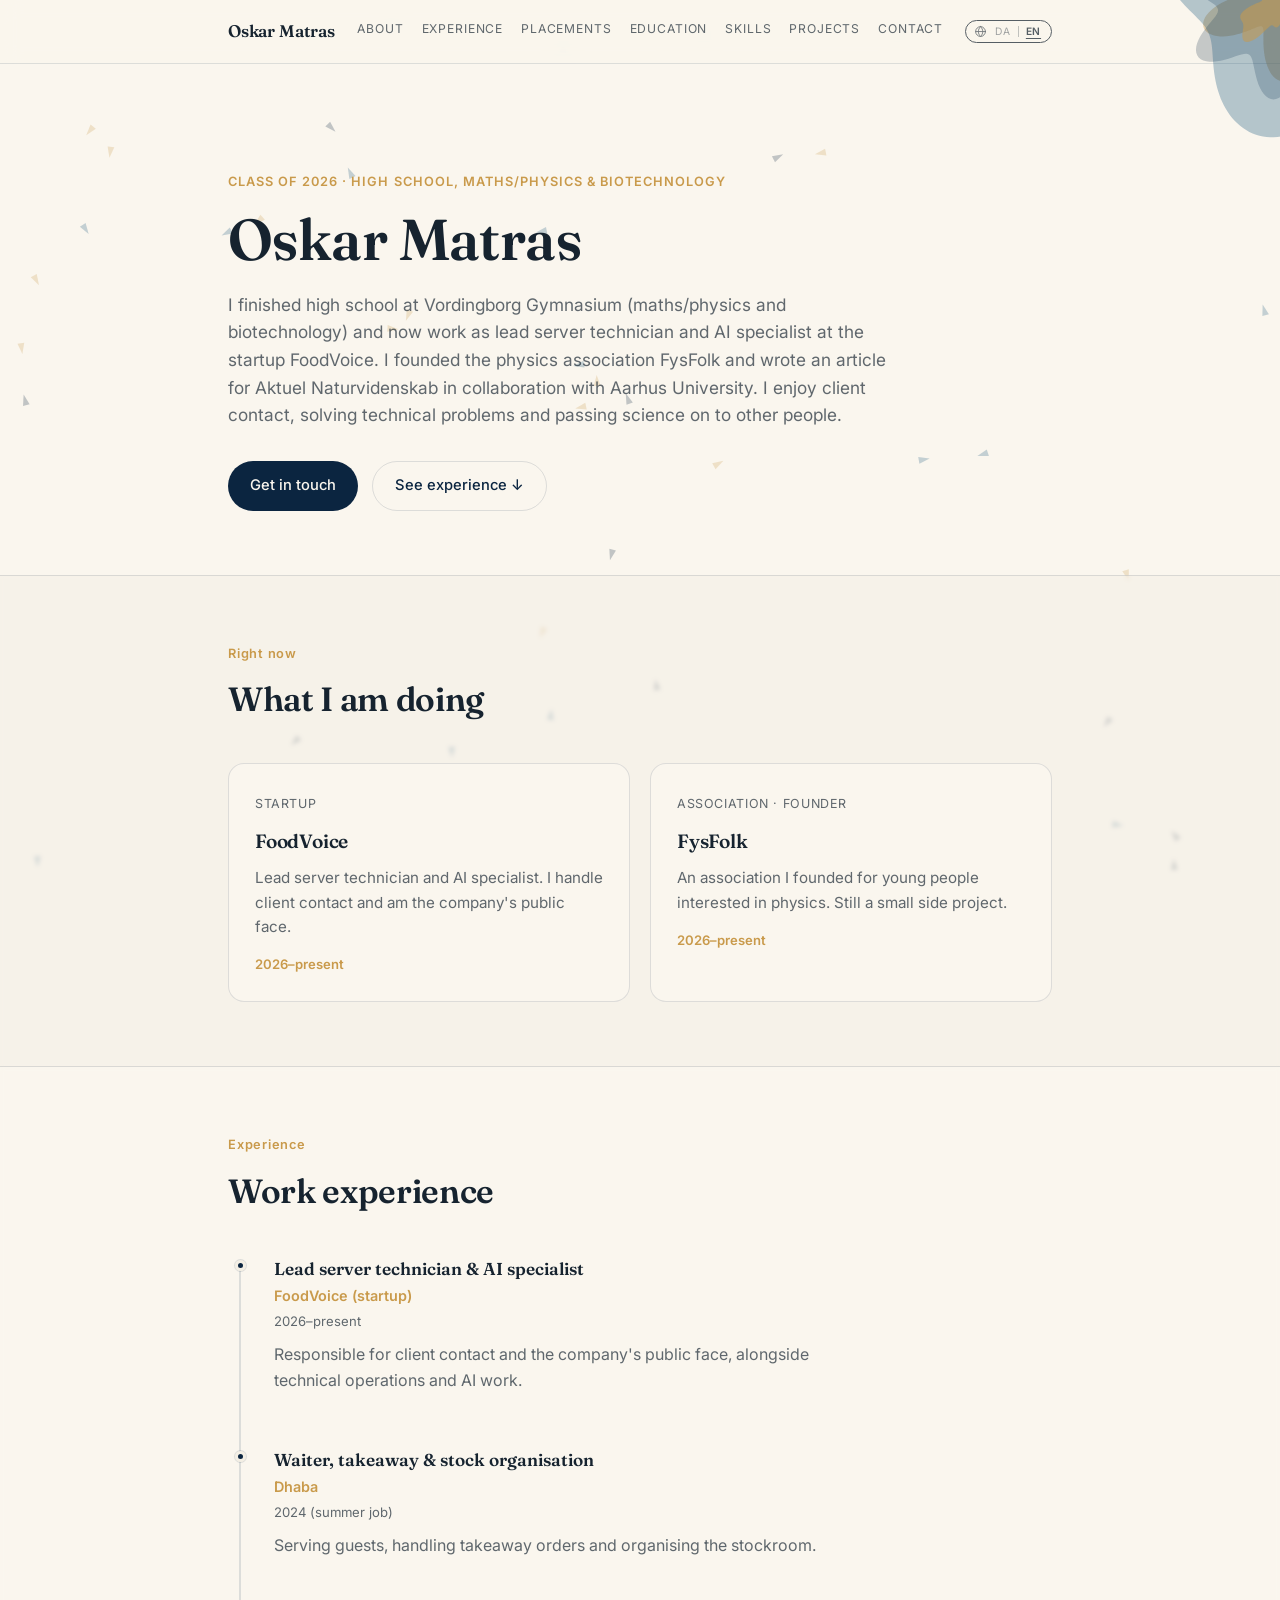
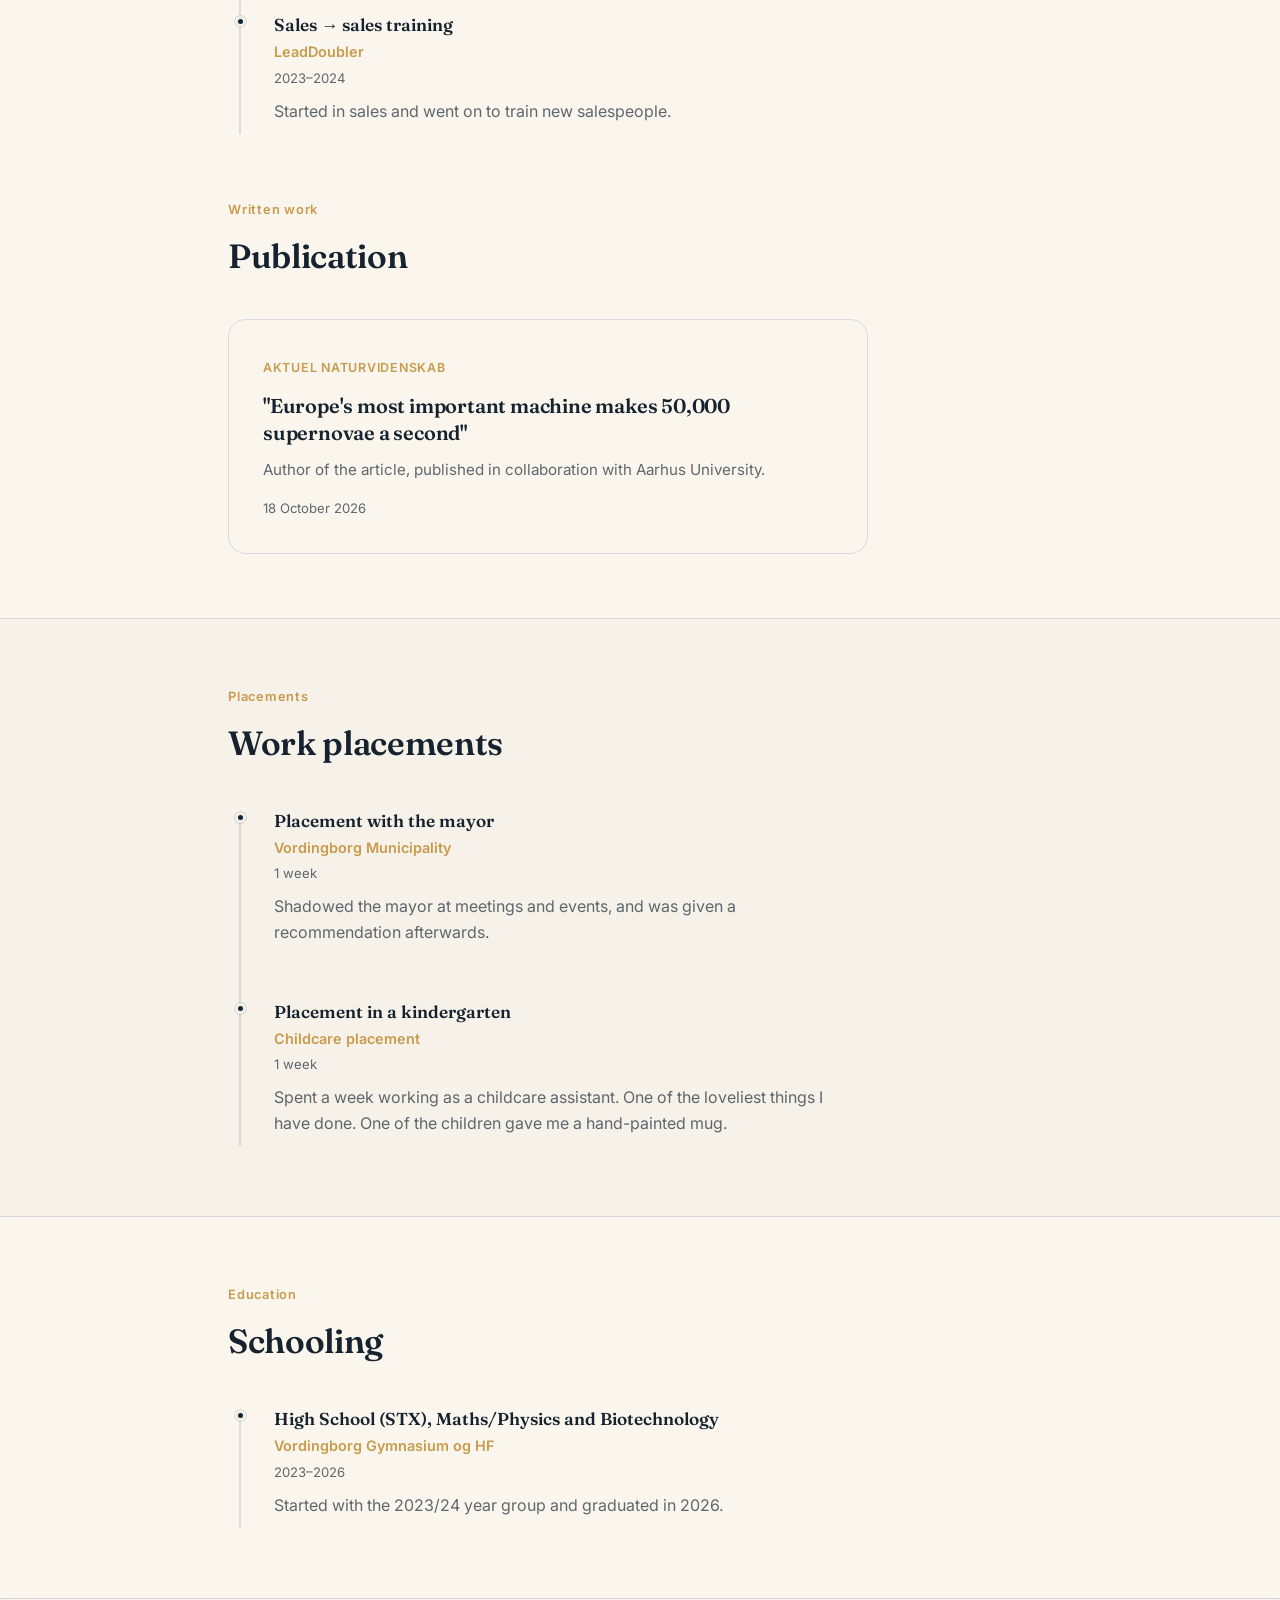
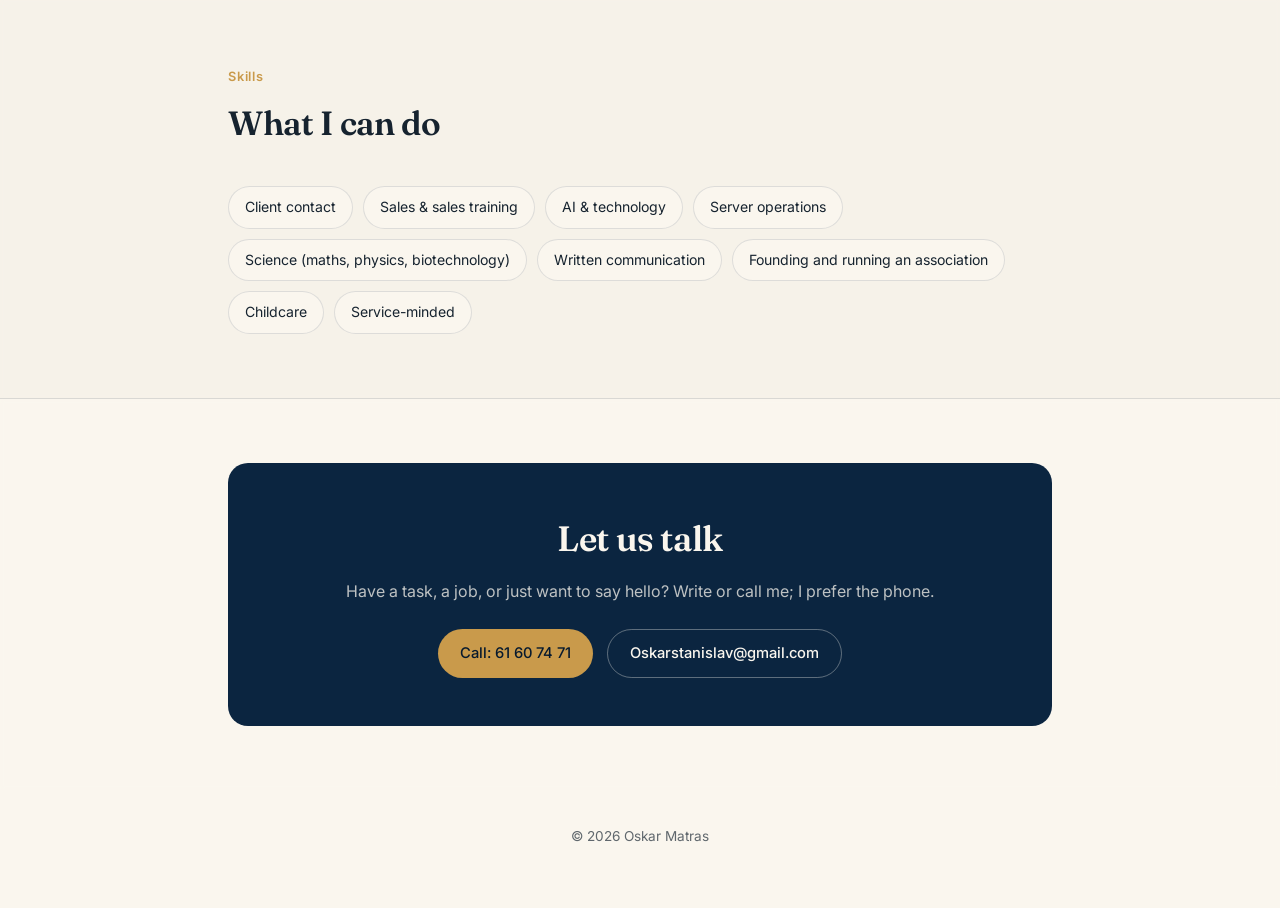
==== commit 2ac50a1e: "Say high school rather than upper secondary Oskar's wording, from the CV content file. "Upper second" ====
--- a/index.html
+++ b/index.html
@@ -425,11 +425,11 @@
   <!-- HERO -->
   <section class="hero">
     <div class="wrap">
-      <span class="eyebrow" data-da="Student 2026 · STX Mat/Fys &amp; Bioteknologi" data-en="Class of 2026 · Upper secondary, Maths/Physics &amp; Biotechnology">Student 2026 · STX Mat/Fys &amp; Bioteknologi</span>
+      <span class="eyebrow" data-da="Student 2026 · STX Mat/Fys &amp; Bioteknologi" data-en="Class of 2026 · High School, Maths/Physics &amp; Biotechnology">Student 2026 · STX Mat/Fys &amp; Bioteknologi</span>
       <h1>Oskar Matras</h1>
       <p class="lead"
          data-da="Jeg er student fra Vordingborg Gymnasium (STX, Mat/Fys &amp; Bioteknologi) og arbejder i dag som lead server-tekniker og AI-specialist hos startuppet FoodVoice. Jeg har stiftet fysikforeningen FysFolk og skrevet en artikel til Aktuel Naturvidenskab i samarbejde med Aarhus Universitet. Jeg trives med kundekontakt, teknisk problemløsning og at formidle naturvidenskab videre."
-         data-en="I finished upper secondary school at Vordingborg Gymnasium (maths/physics and biotechnology) and now work as lead server technician and AI specialist at the startup FoodVoice. I founded the physics association FysFolk and wrote an article for Aktuel Naturvidenskab in collaboration with Aarhus University. I enjoy client contact, solving technical problems and passing science on to other people.">
+         data-en="I finished high school at Vordingborg Gymnasium (maths/physics and biotechnology) and now work as lead server technician and AI specialist at the startup FoodVoice. I founded the physics association FysFolk and wrote an article for Aktuel Naturvidenskab in collaboration with Aarhus University. I enjoy client contact, solving technical problems and passing science on to other people.">
         Jeg er student fra Vordingborg Gymnasium (STX, Mat/Fys &amp; Bioteknologi) og arbejder i dag som
         lead server-tekniker og AI-specialist hos startuppet FoodVoice. Jeg har stiftet fysikforeningen
         FysFolk og skrevet en artikel til Aktuel Naturvidenskab i samarbejde med Aarhus Universitet.
@@ -557,7 +557,7 @@
         <div class="titem">
           <div class="dot"></div>
           <div class="content">
-            <div class="role" data-da="STX, Mat/Fys og Bioteknologi-linje" data-en="Upper secondary (STX), Maths/Physics and Biotechnology">STX, Mat/Fys og Bioteknologi-linje</div>
+            <div class="role" data-da="STX, Mat/Fys og Bioteknologi-linje" data-en="High School (STX), Maths/Physics and Biotechnology">STX, Mat/Fys og Bioteknologi-linje</div>
             <div class="org">Vordingborg Gymnasium og HF</div>
             <div class="period">2023–2026</div>
             <p data-da="Startede årgang 2023/2024, blev student i 2026." data-en="Started with the 2023/24 year group and graduated in 2026.">Startede årgang 2023/2024, blev student i 2026.</p>
